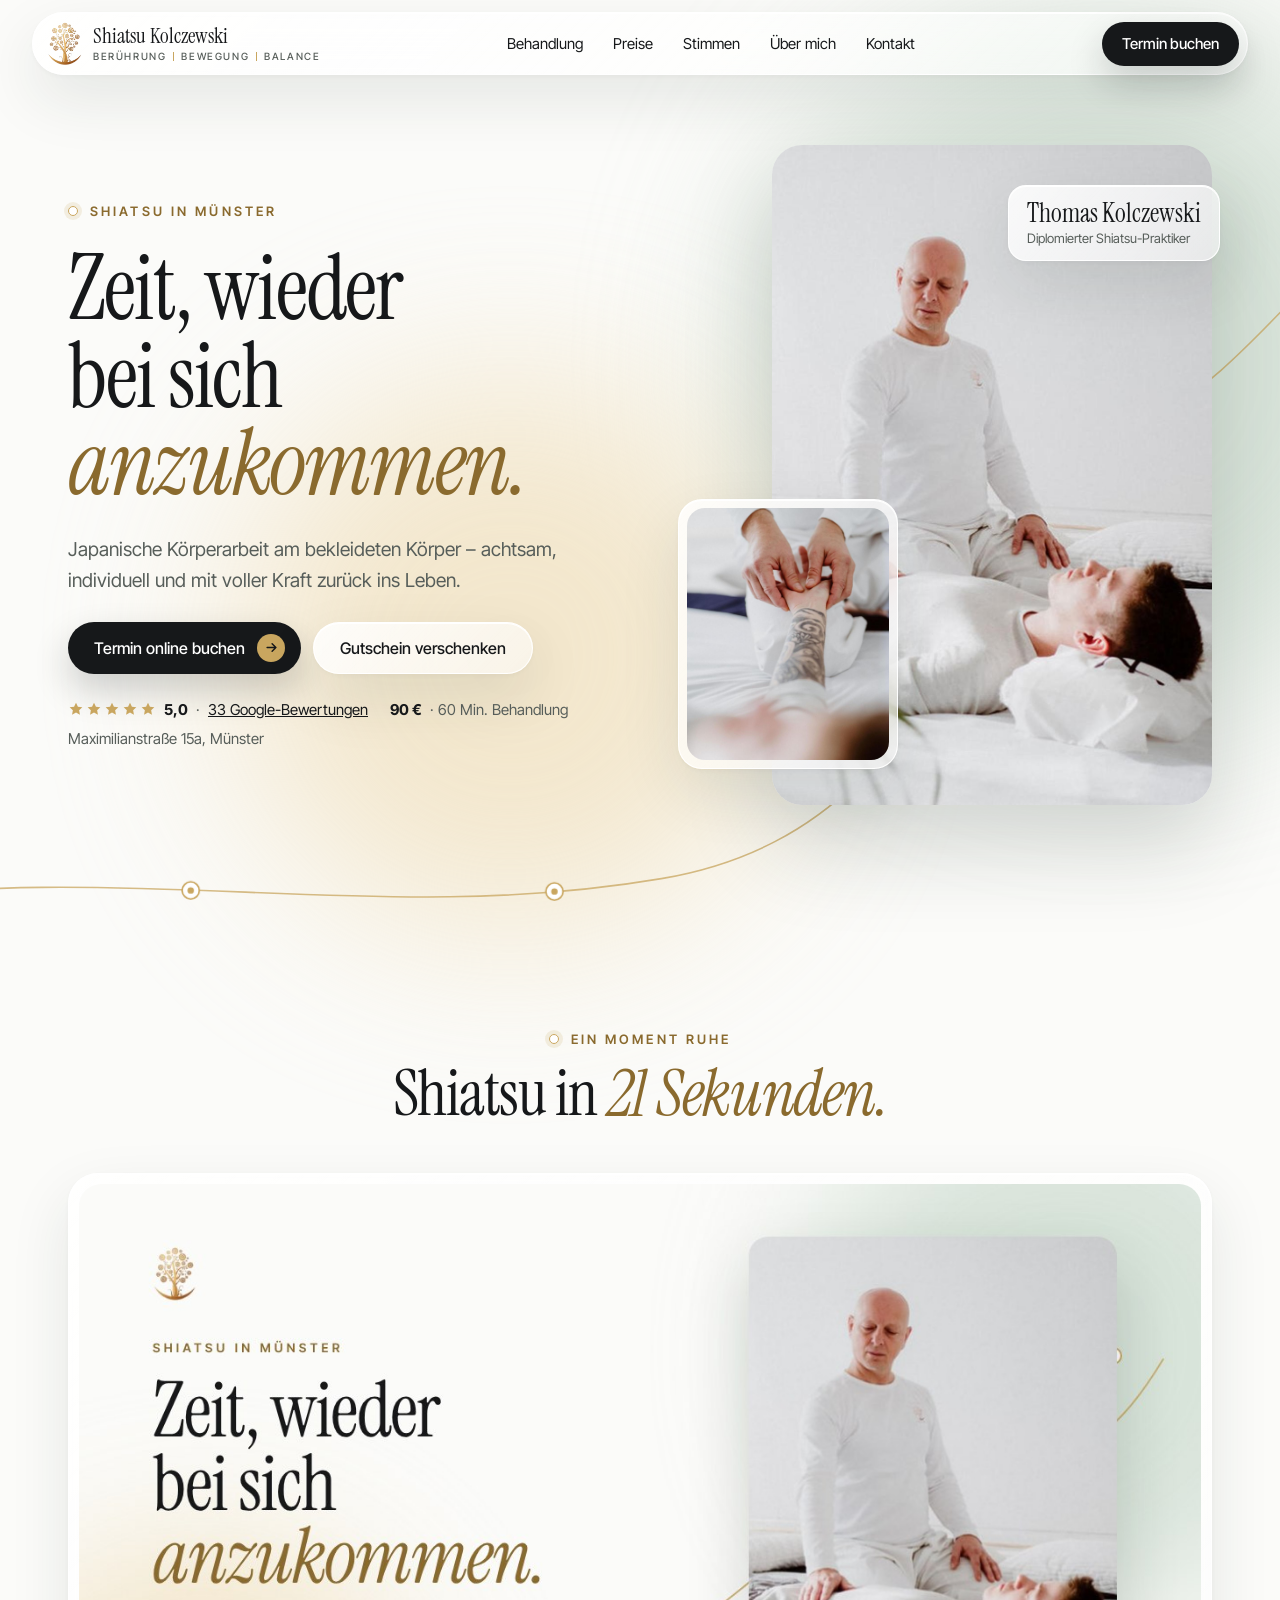
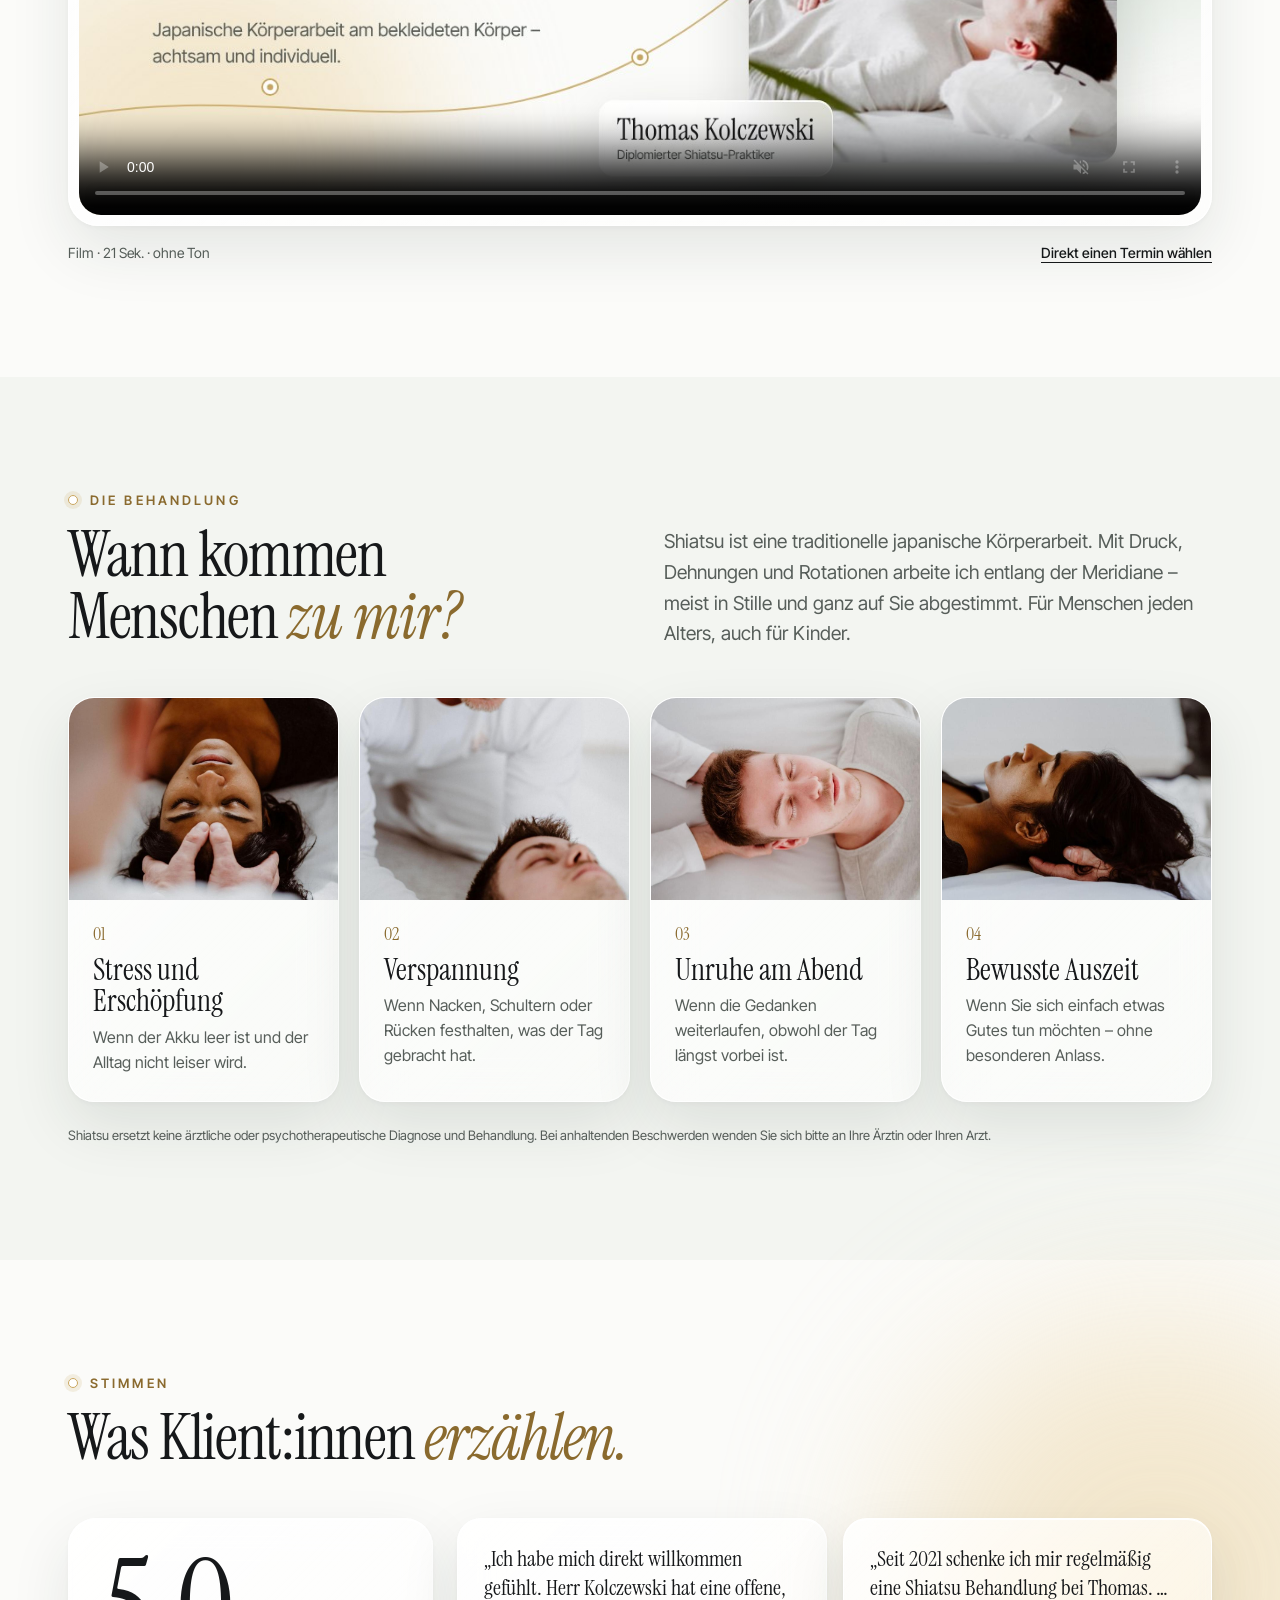
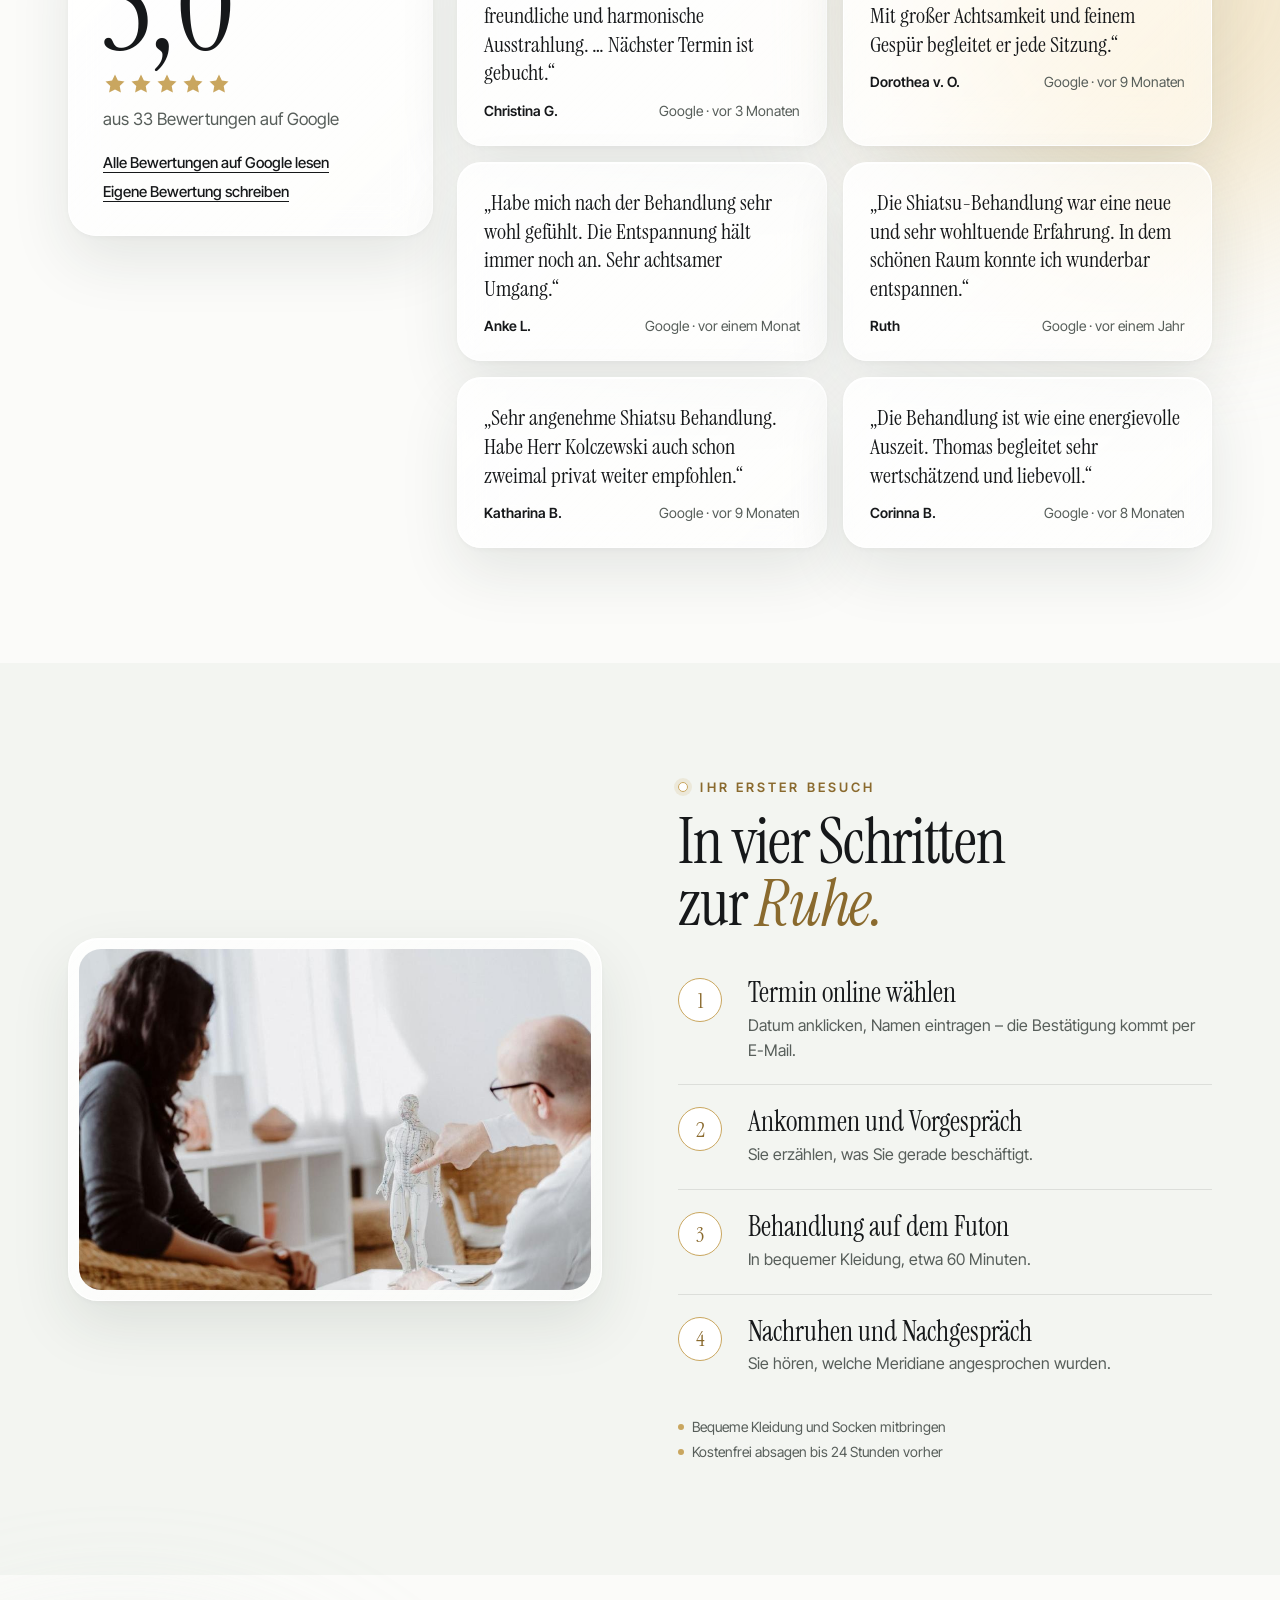
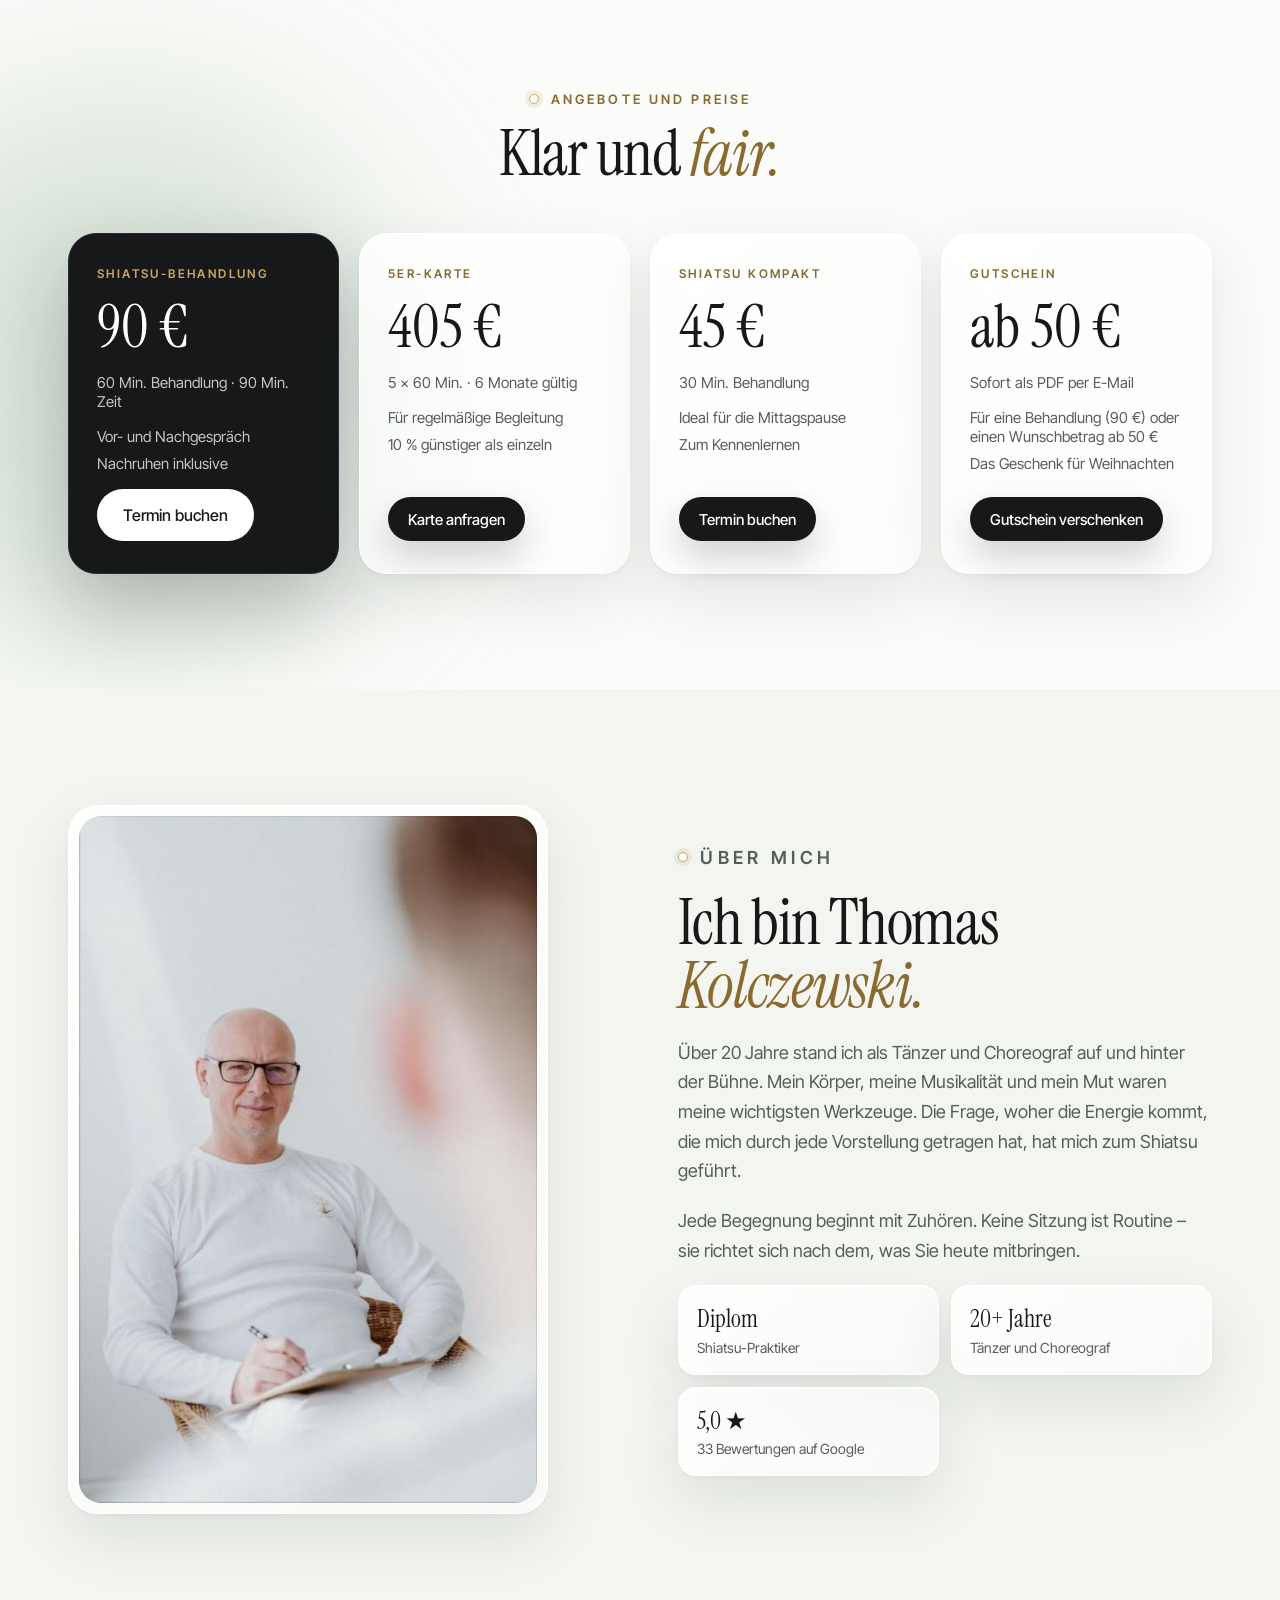
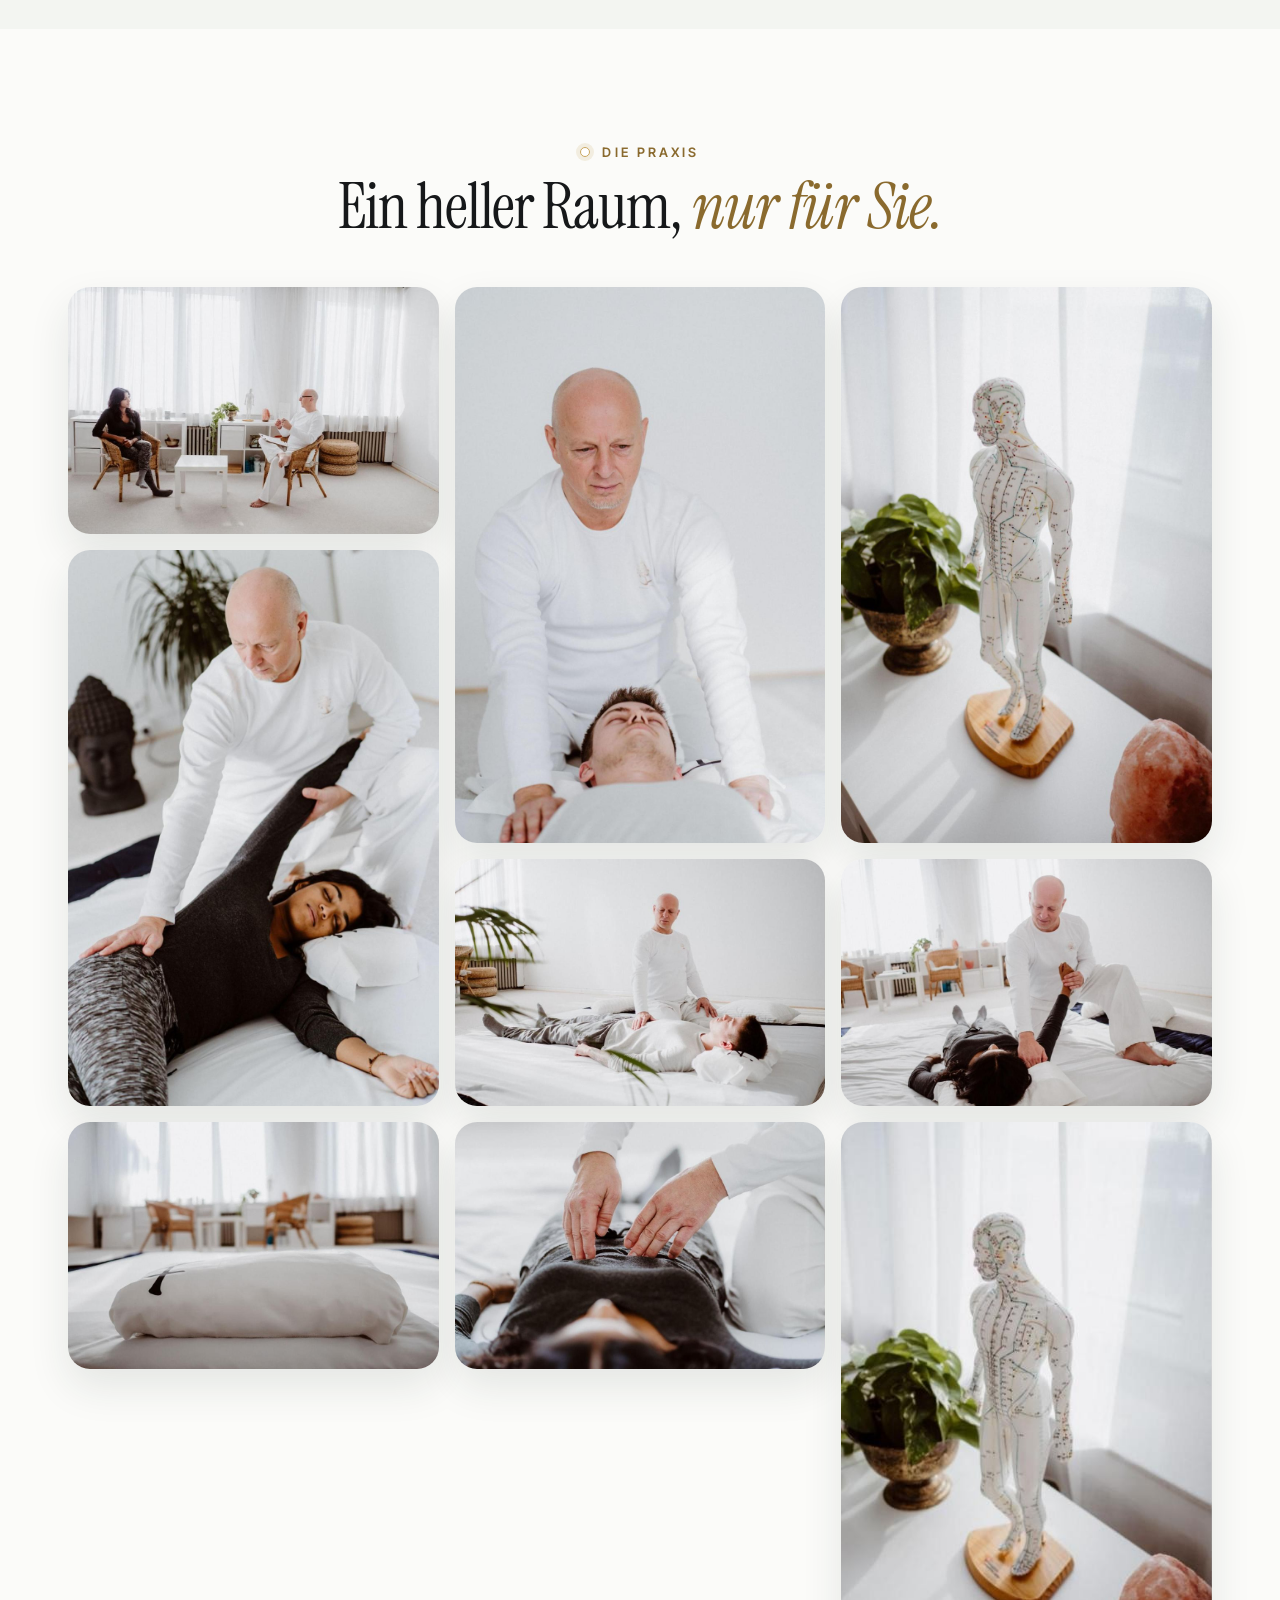
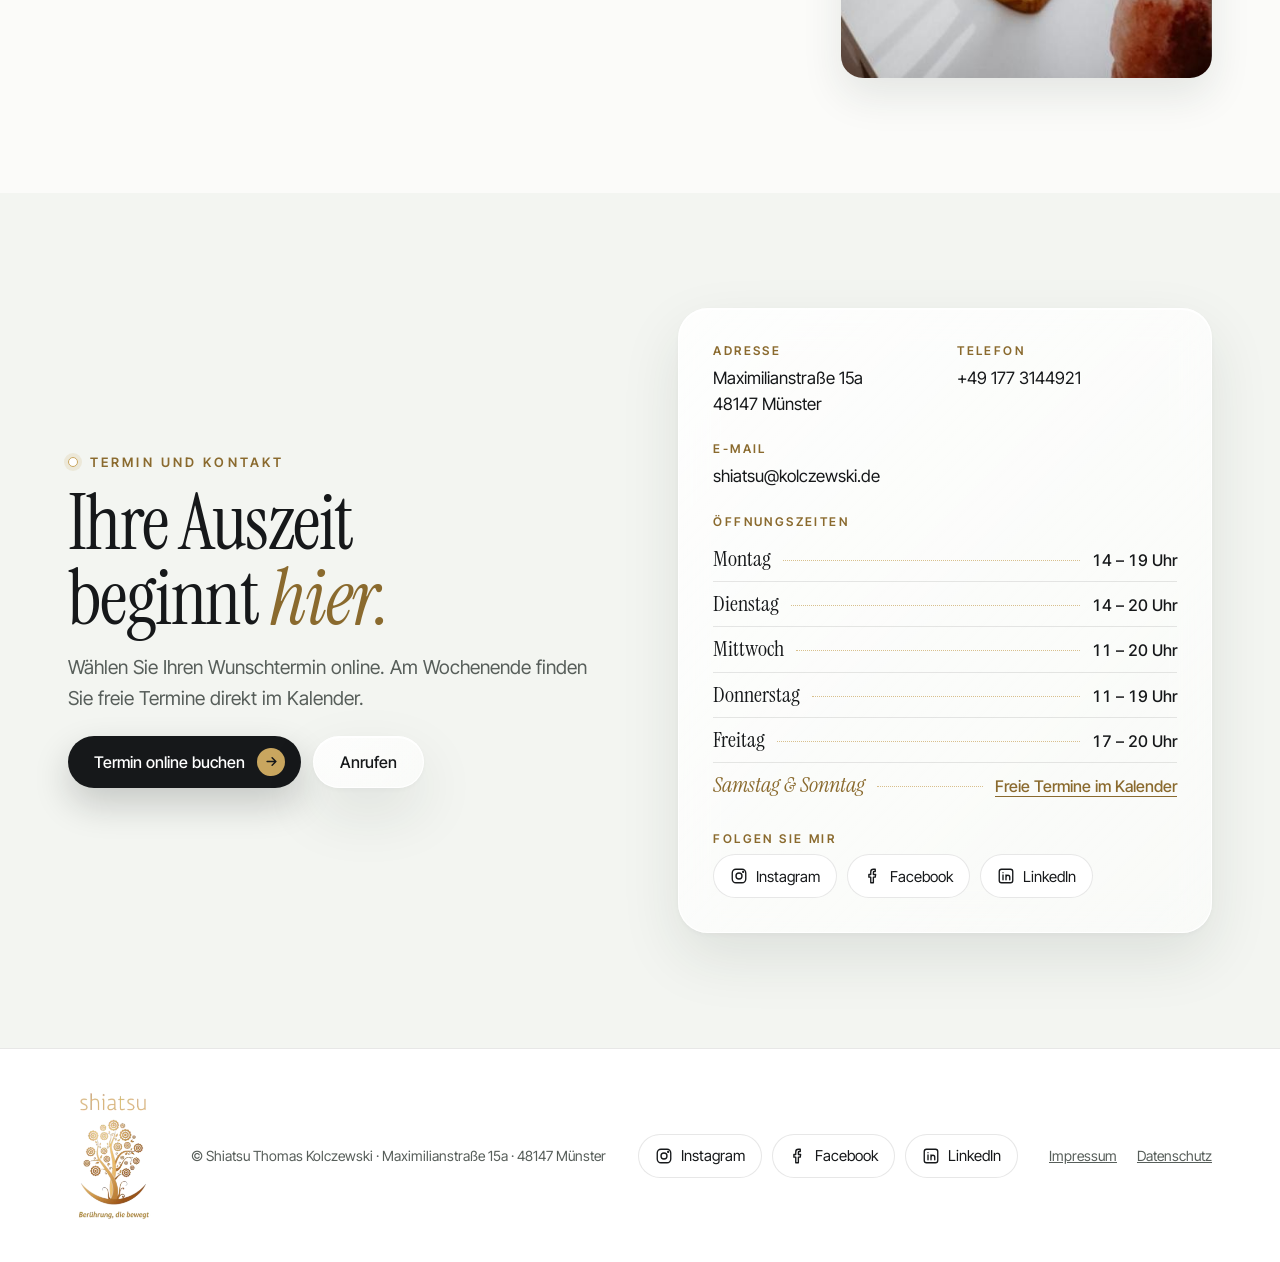
==== index.html @ 1fa74fdf "Add new Shiatsu Kolczewski website Static one-page site with the practice's own photos and logo, a 2" ====
<!DOCTYPE html>
<html lang="de">
<head>
<meta charset="utf-8">
<meta name="viewport" content="width=device-width, initial-scale=1">
<title>Shiatsu in Münster – Thomas Kolczewski</title>
<link rel="stylesheet" href="https://fonts.googleapis.com/css2?family=Instrument+Serif:ital@0;1&amp;family=Inter+Tight:wght@400;500;600&amp;display=swap">
<style>

body{margin:0;background:#FBFBF9}
a{color:#16181A}a:hover{color:#8A6A2E}
.site{--ink:#16181A;--muted:#575E5A;--line:rgba(22,24,26,.10);--bg:#FBFBF9;--tone:#F3F5F1;--gold-l:#C9A65F;
  font-family:'Inter Tight',system-ui,-apple-system,'Segoe UI',sans-serif;color:var(--ink);background:var(--bg);overflow-x:clip;position:relative;-webkit-font-smoothing:antialiased}
.site *{box-sizing:border-box}
.site img{display:block;max-width:100%}
.container{width:100%;max-width:1240px;margin:0 auto;padding-inline:clamp(20px,4vw,48px);position:relative;z-index:2}
.display{font-family:'Instrument Serif',Georgia,'Times New Roman',serif;font-weight:400;letter-spacing:-.02em;line-height:.98;margin:0;text-wrap:balance}
.display em{font-style:italic;color:var(--accent)}
.eyebrow{display:flex;align-items:center;gap:12px;font-size:13px;font-weight:600;letter-spacing:.24em;text-transform:uppercase;color:var(--accent);margin:0}
.eyebrow::before{content:'';flex:none;width:8px;height:8px;border-radius:50%;border:1.5px solid var(--gold-l);background:#fff;box-shadow:0 0 0 4px rgba(201,166,95,.16)}
.lead{font-size:clamp(18px,1.5vw,20px);line-height:1.6;color:var(--muted);margin:0;text-wrap:pretty}
.glass{background:linear-gradient(135deg,rgba(255,255,255,.86),rgba(255,255,255,.55));-webkit-backdrop-filter:blur(20px) saturate(150%);backdrop-filter:blur(20px) saturate(150%);
  border:1px solid rgba(255,255,255,.95);box-shadow:0 24px 60px rgba(30,45,35,.10),0 2px 6px rgba(30,45,35,.04),inset 0 1px 0 #fff}
.aura{position:absolute;border-radius:50%;filter:blur(90px);pointer-events:none;z-index:0}
.aura.sage{background:#C9D9CC;opacity:.7}
.aura.gold{background:#F1E2C2;opacity:.8}

.btn{display:inline-flex;align-items:center;gap:12px;min-height:52px;padding:0 26px;border-radius:999px;font-size:16px;font-weight:500;text-decoration:none;transition:transform .25s ease,box-shadow .25s ease}
.btn:hover{transform:translateY(-2px)}
.btn-dark{background:var(--ink);color:#fff;box-shadow:0 16px 36px rgba(22,24,26,.20)}
.btn-dark:hover{color:#fff}
.btn-glass{color:var(--ink)}
.btn-light{background:#fff;color:var(--ink)}
.btn-light:hover{color:var(--ink)}
.btn-sm{min-height:44px;padding:0 20px;font-size:15px}
.btn-dot{width:28px;height:28px;border-radius:50%;background:var(--gold-l);display:inline-flex;align-items:center;justify-content:center;margin-right:-10px}

/* nav */
.nav-wrap{position:sticky;top:12px;z-index:40;padding-inline:clamp(12px,3vw,32px)}
.nav{max-width:1240px;margin:12px auto 0;border-radius:999px;display:flex;align-items:center;justify-content:space-between;gap:20px;padding:8px 8px 8px 14px}
.brand{display:flex;align-items:center;gap:10px;text-decoration:none;color:var(--ink)}
.brand-logo{width:36px;height:auto}
.brand-name{display:flex;flex-direction:column;line-height:1.05;font-family:'Instrument Serif',serif;font-size:21px}
.tagline{display:flex;align-items:center;gap:7px;margin-top:4px;font-family:'Inter Tight',sans-serif;font-size:10px;font-weight:500;letter-spacing:.16em;text-transform:uppercase;color:var(--muted);white-space:nowrap}
.tagline i{display:block;width:1px;height:9px;background:var(--gold-l)}
.links{display:flex;gap:2px}
.links a{font-size:15px;text-decoration:none;padding:12px 14px;border-radius:999px;color:var(--ink)}
.links a:hover{background:#fff;color:var(--accent)}

/* hero */
.hero{position:relative;margin-top:-80px;padding:150px 0 110px}
.hero-grid{display:grid;grid-template-columns:repeat(auto-fit,minmax(min(440px,100%),1fr));gap:clamp(40px,6vw,80px);align-items:center}
.hero-copy{display:flex;flex-direction:column;gap:26px}
.hero-title{font-size:clamp(56px,7vw,112px)}
.w{display:inline-block;opacity:0;transform:translateY(40px);filter:blur(10px);animation:rise 1s cubic-bezier(.2,.7,.2,1) forwards}
.w1{animation-delay:.1s}.w2{animation-delay:.25s}.w3{animation-delay:.4s}.w4{animation-delay:.6s}
@keyframes rise{to{opacity:1;transform:none;filter:blur(0)}}
.fade{opacity:0;animation:fadeUp .9s .9s cubic-bezier(.2,.7,.2,1) forwards}
.fade.d2{animation-delay:1.1s}.fade.d3{animation-delay:1.3s}
@keyframes fadeUp{from{opacity:0;transform:translateY(20px)}to{opacity:1;transform:none}}
.cta-row{display:flex;flex-wrap:wrap;gap:12px}
.trust{list-style:none;margin:0;padding:0;display:flex;flex-wrap:wrap;gap:10px 22px;font-size:15px;color:var(--muted)}
.trust li{display:flex;align-items:center;gap:8px}
.trust b{color:var(--ink)}
.stars{display:inline-flex;gap:2px}
.stars svg{width:16px;height:16px}

.hero-media{position:relative;min-height:560px;perspective:1400px}
.hm-main{position:relative;margin:0 0 0 auto;width:min(440px,88%);aspect-ratio:2/3;border-radius:30px;overflow:hidden;box-shadow:0 40px 90px rgba(30,45,35,.18);opacity:0;animation:fadeUp 1.2s .2s cubic-bezier(.2,.7,.2,1) forwards}
.hm-main img{width:100%;height:100%;object-fit:cover;animation:breathe 18s ease-in-out infinite alternate}
@keyframes breathe{from{transform:scale(1)}to{transform:scale(1.06)}}
.hm-small{position:absolute;left:0;bottom:36px;width:min(220px,44%);padding:8px;border-radius:24px;transform:rotateY(12deg) rotateX(4deg);opacity:0;animation:fadeUp 1.1s 1s cubic-bezier(.2,.7,.2,1) forwards;margin:0}
.hm-small img{width:100%;aspect-ratio:4/5;object-fit:cover;object-position:50% 25%;border-radius:18px}
.hm-card{position:absolute;right:-8px;top:40px;padding:14px 18px;border-radius:18px;display:flex;flex-direction:column;gap:2px;opacity:0;animation:fadeUp 1s 1.3s cubic-bezier(.2,.7,.2,1) forwards}
.hm-card b{font-family:'Instrument Serif',serif;font-weight:400;font-size:26px;line-height:1.05}
.hm-card span{font-size:13px;color:var(--muted)}

/* meridian motif */
.meridian{position:absolute;inset:0;width:100%;height:100%;z-index:1;pointer-events:none}
.meridian .m-line{fill:none;stroke:#C9A65F;stroke-width:1.5;stroke-linecap:round;stroke-dasharray:2600;stroke-dashoffset:2600;opacity:.75;animation:draw 3.4s .4s cubic-bezier(.4,0,.2,1) forwards}
@keyframes draw{to{stroke-dashoffset:0}}
.meridian .tp{opacity:0;animation:fadeIn .6s forwards}
.meridian .tp1{animation-delay:1s}.meridian .tp2{animation-delay:1.6s}.meridian .tp3{animation-delay:2.2s}.meridian .tp4{animation-delay:2.8s}
@keyframes fadeIn{to{opacity:1}}

/* sections */
.section{position:relative;padding:clamp(80px,9vw,128px) 0}
.section.toned{background:var(--tone)}
.head{display:flex;flex-direction:column;gap:16px;max-width:720px;margin-bottom:48px}
.head.center{margin-inline:auto;text-align:center;align-items:center}
.h2{font-size:clamp(42px,5vw,76px)}

.film-frame{border-radius:30px;padding:10px;margin:0}
.film-frame video{display:block;width:100%;aspect-ratio:16/9;border-radius:22px;background:#F3F5F1;object-fit:cover}
.film-caption{display:flex;flex-wrap:wrap;justify-content:space-between;gap:12px;margin-top:18px;font-size:14px;color:var(--muted)}
.textlink{font-weight:500;text-decoration:underline;text-underline-offset:4px}

.intro-row{display:grid;grid-template-columns:repeat(auto-fit,minmax(min(420px,100%),1fr));gap:32px 48px;align-items:end;margin-bottom:48px}
.tiles{display:grid;grid-template-columns:repeat(auto-fit,minmax(min(250px,100%),1fr));gap:20px}
.tile{border-radius:26px;overflow:hidden;display:flex;flex-direction:column;transition:transform .4s cubic-bezier(.2,.7,.2,1),box-shadow .4s}
.tile:hover{transform:translateY(-6px);box-shadow:0 34px 70px rgba(30,45,35,.14)}
.tile img{width:100%;aspect-ratio:4/3;object-fit:cover}
.tile-body{padding:22px 24px 26px;display:flex;flex-direction:column;gap:8px}
.tile-no{font-family:'Instrument Serif',serif;font-size:18px;color:var(--accent)}
.tile h3{font-family:'Instrument Serif',serif;font-weight:400;font-size:30px;line-height:1.05;margin:0}
.tile p{margin:0;font-size:16px;line-height:1.55;color:var(--muted)}
.note{font-size:13px;line-height:1.5;color:var(--muted);margin:24px 0 0}

.split{display:grid;grid-template-columns:repeat(auto-fit,minmax(min(440px,100%),1fr));gap:clamp(40px,6vw,88px);align-items:center}
.photo-frame{border-radius:30px;padding:10px;margin:0}
.photo-frame img{width:100%;border-radius:22px;object-fit:cover}
.steps{list-style:none;margin:0;padding:0;display:flex;flex-direction:column}
.step{display:grid;grid-template-columns:52px minmax(0,1fr);gap:18px;padding:22px 0;border-bottom:1px solid var(--line)}
.step:last-child{border-bottom:none}
.step-num{width:44px;height:44px;border-radius:50%;display:flex;align-items:center;justify-content:center;font-family:'Instrument Serif',serif;font-size:22px;background:#fff;border:1.5px solid var(--gold-l);color:var(--accent)}
.step h3{font-family:'Instrument Serif',serif;font-weight:400;font-size:28px;line-height:1.1;margin:0 0 4px}
.step p{margin:0;font-size:16px;line-height:1.55;color:var(--muted)}
.facts{display:flex;flex-wrap:wrap;gap:8px 22px;margin-top:20px;font-size:14px;color:var(--muted)}
.facts span{display:flex;align-items:center;gap:8px}
.facts span::before{content:'';width:6px;height:6px;border-radius:50%;background:var(--gold-l)}

.prices{display:grid;grid-template-columns:repeat(auto-fit,minmax(min(260px,100%),1fr));gap:20px;align-items:stretch}
.price{border-radius:28px;padding:32px 28px;display:flex;flex-direction:column;gap:16px;transition:transform .4s cubic-bezier(.2,.7,.2,1)}
.price:hover{transform:translateY(-6px)}
.price.feature{background:#16181A;color:#fff;border:1px solid #2A2E31;box-shadow:0 34px 80px rgba(22,24,26,.25)}
.price.feature .p-meta,.price.feature .p-list{color:rgba(255,255,255,.75)}
.price.feature .p-name{color:var(--gold-l)}
.p-name{font-size:12px;font-weight:600;letter-spacing:.2em;text-transform:uppercase;color:var(--accent)}
.p-amount{font-family:'Instrument Serif',serif;font-size:60px;line-height:1}
.p-meta{font-size:15px;color:var(--muted)}
.p-list{list-style:none;margin:0;padding:0;display:flex;flex-direction:column;gap:8px;font-size:15px;color:var(--muted);flex-grow:1}
.ph{background:rgba(201,166,95,.2);border-radius:6px;padding:0 6px}
.price .btn{align-self:flex-start}

.about-copy{display:flex;flex-direction:column;gap:20px}
.about-copy p{margin:0;font-size:18px;line-height:1.65;color:var(--muted)}
.about-facts{display:grid;grid-template-columns:repeat(auto-fit,minmax(min(180px,100%),1fr));gap:12px}
.about-facts div{border-radius:18px;padding:16px 18px;font-size:14px;line-height:1.4;color:var(--muted)}
.about-facts b{display:block;font-family:'Instrument Serif',serif;font-weight:400;font-size:24px;color:var(--ink);margin-bottom:2px}

.gallery{columns:3 260px;column-gap:16px}
.gallery figure{margin:0 0 16px;break-inside:avoid;border-radius:22px;overflow:hidden;box-shadow:0 18px 40px rgba(30,45,35,.10)}
.gallery img{width:100%;transition:transform .8s cubic-bezier(.2,.7,.2,1)}
.gallery figure:hover img{transform:scale(1.04)}

.contact-card{border-radius:30px;padding:34px;display:grid;grid-template-columns:repeat(auto-fit,minmax(min(200px,100%),1fr));gap:24px}
.c-label{font-size:12px;font-weight:600;letter-spacing:.2em;text-transform:uppercase;color:var(--accent);margin-bottom:8px}
.c-value{font-size:17px;line-height:1.5}
.c-value a{text-decoration:none}
.footer{border-top:1px solid var(--line);padding:40px 0;font-size:14px;color:var(--muted);position:relative;z-index:2;background:#fff}
.footer .container{display:flex;flex-wrap:wrap;align-items:center;justify-content:space-between;gap:20px}
.footer-logo{width:92px;height:auto}
.footer nav{display:flex;gap:20px}
.footer a{color:var(--muted)}

@supports (animation-timeline: view()){
  .reveal{animation:reveal linear both;animation-timeline:view();animation-range:entry 0% cover 25%}
  @keyframes reveal{from{opacity:0;transform:translateY(36px)}to{opacity:1;transform:none}}
}
.still *,.still *::before,.still *::after{animation:none !important;transition:none !important}
.still .w,.still .fade,.still .hm-main,.still .hm-small,.still .hm-card,.still .meridian .tp{opacity:1;transform:none;filter:none}
.still .meridian .m-line{stroke-dashoffset:0}
@media (prefers-reduced-motion: reduce){
  .site *,.site *::before,.site *::after{animation:none !important;transition:none !important}
  .site .w,.site .fade,.site .hm-main,.site .hm-small,.site .hm-card,.site .meridian .tp{opacity:1;filter:none}
  .site .meridian .m-line{stroke-dashoffset:0}
}
@media (max-width: 960px){
  .links{display:none}
  .m-menu{display:block}
  .hero{padding-top:130px}
  .hero-media{min-height:0}
  .hm-main{margin:0 auto}
  .hm-small{display:none}
  .hm-card{right:12px;top:16px}
}
@media (max-width: 520px){
  .nav-cta{display:none}
  .brand-name{font-size:19px}
  .tagline{font-size:8.5px;letter-spacing:.1em;gap:5px}
  .brand-logo{width:30px}
}

/* phone menu */
.nav-right{display:flex;align-items:center;gap:8px}
.m-menu{display:none;position:relative}
.m-menu summary{list-style:none;width:44px;height:44px;border-radius:50%;display:flex;align-items:center;justify-content:center;cursor:pointer;background:#fff;border:1px solid var(--line)}
.m-menu summary::-webkit-details-marker{display:none}
.m-menu .ic-close{display:none}
.m-menu[open] .ic-open{display:none}
.m-menu[open] .ic-close{display:block}
.m-panel{position:absolute;right:0;top:56px;width:min(300px,86vw);border-radius:24px;padding:12px;display:flex;flex-direction:column;gap:2px;z-index:60}
.m-panel a{font-size:17px;text-decoration:none;padding:13px 16px;border-radius:14px;color:var(--ink)}
.m-panel a:hover{background:#fff}
.m-panel .btn{justify-content:center;margin-top:8px;color:#fff}

/* social */
.social{display:flex;flex-wrap:wrap;gap:10px}
.social a{display:inline-flex;align-items:center;gap:8px;min-height:44px;padding:0 16px;border-radius:999px;border:1px solid var(--line);background:#fff;font-size:15px;text-decoration:none;color:var(--ink)}
.social a:hover{border-color:var(--gold-l);color:var(--accent)}
.social svg{width:18px;height:18px}

/* reviews */
.reviews-wrap{display:grid;grid-template-columns:repeat(auto-fit,minmax(min(300px,100%),1fr));gap:24px;align-items:start}
.score{border-radius:28px;padding:34px;display:flex;flex-direction:column;gap:10px}
.score-num{font-family:'Instrument Serif',serif;font-size:clamp(96px,10vw,140px);line-height:.85}
.score .stars svg{width:24px;height:24px}
.score-links{display:flex;flex-direction:column;gap:10px;margin-top:10px;font-size:15px}
.reviews{display:grid;grid-template-columns:repeat(auto-fit,minmax(min(280px,100%),1fr));gap:16px;grid-column:span 2}
.review{border-radius:24px;padding:26px;display:flex;flex-direction:column;gap:14px;margin:0}
.review blockquote{margin:0;font-family:'Instrument Serif',serif;font-size:22px;line-height:1.3;color:var(--ink)}
.review figcaption{display:flex;justify-content:space-between;gap:10px;font-size:14px;color:var(--muted)}
.review figcaption b{color:var(--ink);font-weight:600}
@media (max-width: 960px){
  .reviews{grid-column:auto;grid-auto-flow:column;grid-template-columns:none;grid-auto-columns:minmax(270px,82%);overflow-x:auto;scroll-snap-type:x mandatory;padding-bottom:8px}
  .review{scroll-snap-align:start}
}

@media (max-width: 960px){ .m-menu{display:block} }

/* opening hours */
.hours{margin:4px 0 0;display:flex;flex-direction:column}
.hours div{display:flex;align-items:baseline;gap:12px;padding:10px 0;border-bottom:1px solid var(--line)}
.hours div:last-child{border-bottom:none}
.hours dt{font-family:'Instrument Serif',Georgia,serif;font-size:22px;line-height:1.1;flex:none}
.hours .leader{flex:1;min-width:16px;border-bottom:1.5px dotted rgba(201,166,95,.7);transform:translateY(-5px)}
.hours dd{margin:0;font-size:16px;font-weight:500;font-variant-numeric:tabular-nums;white-space:nowrap}
.hours .weekend dt{font-style:italic;color:var(--accent)}
.hours .weekend dd a{color:var(--accent);text-decoration:underline;text-underline-offset:4px}

@media (max-width: 520px){ .hours .weekend{flex-wrap:wrap} .hours .weekend .leader{display:none} .hours .weekend dd{white-space:normal;width:100%} .hours dt{font-size:20px} }

html{scroll-behavior:smooth;scroll-padding-top:96px}

</style>
</head>
<body>
<div class="site " style="--accent: #8A6A2E">

  <header class="nav-wrap">
    <nav class="nav glass" aria-label="Hauptnavigation">
      <a class="brand" href="#top">
        <img class="brand-logo" src="img/logo-tree.png" alt="Logo Shiatsu Kolczewski">
        <span class="brand-name">Shiatsu Kolczewski<span class="tagline"><span>Berührung</span><i></i><span>Bewegung</span><i></i><span>Balance</span></span></span>
      </a>
      <div class="links">
        <a href="#behandlung">Behandlung</a>
        <a href="#preise">Preise</a>
        <a href="#stimmen">Stimmen</a>
        <a href="#ueber">Über mich</a>
        <a href="#kontakt">Kontakt</a>
      </div>
      <div class="nav-right">
        <a class="btn btn-dark btn-sm nav-cta" href="https://www.shiatsu-kolczewski.de/termin/">Termin buchen</a>
        <details class="m-menu">
          <summary aria-label="Menü öffnen">
            <svg class="ic-open" width="20" height="20" viewBox="0 0 24 24" fill="none" stroke="#16181A" stroke-width="2" stroke-linecap="round" aria-hidden="true"><path d="M4 7h16M4 12h16M4 17h16"></path></svg>
            <svg class="ic-close" width="20" height="20" viewBox="0 0 24 24" fill="none" stroke="#16181A" stroke-width="2" stroke-linecap="round" aria-hidden="true"><path d="M6 6l12 12M18 6L6 18"></path></svg>
          </summary>
          <div class="m-panel glass">
            <a href="#behandlung">Behandlung</a>
            <a href="#preise">Preise</a>
            <a href="#ablauf">Ablauf</a>
            <a href="#stimmen">Stimmen</a>
            <a href="#ueber">Über mich</a>
            <a href="#praxis">Die Praxis</a>
            <a href="#kontakt">Kontakt</a>
            <a class="btn btn-dark" href="https://www.shiatsu-kolczewski.de/termin/">Termin online buchen</a>
          </div>
        </details>
      </div>
    </nav>
  </header>

  <section class="hero" id="top">
    <div class="aura sage" style="width: 700px; height: 700px; right: -180px; top: 20px"></div>
    <div class="aura gold" style="width: 560px; height: 560px; left: 18%; top: 380px"></div>
    <svg class="meridian" viewBox="0 0 1440 860" preserveAspectRatio="xMidYMid slice" aria-hidden="true">
      <path class="m-line" d="M-40 850 C 240 806, 470 872, 740 826 S 1010 520, 1170 420 S 1340 236, 1480 168"></path>
      <g class="tp tp1"><circle cx="300" cy="837" r="8" fill="#FFFFFF" stroke="#C9A65F" stroke-width="1.5"></circle><circle cx="300" cy="837" r="3" fill="#C9A65F"></circle></g>
      <g class="tp tp2"><circle cx="640" cy="838" r="8" fill="#FFFFFF" stroke="#C9A65F" stroke-width="1.5"></circle><circle cx="640" cy="838" r="3" fill="#C9A65F"></circle></g>
      <g class="tp tp4"><circle cx="1350" cy="264" r="8" fill="#FFFFFF" stroke="#C9A65F" stroke-width="1.5"></circle><circle cx="1350" cy="264" r="3" fill="#C9A65F"></circle></g>
    </svg>
    <div class="container hero-grid">
      <div class="hero-copy">
        <p class="eyebrow fade" style="animation-delay: 0s">Shiatsu in Münster</p>
        <h1 class="display hero-title"><span class="w w1">Zeit,</span> <span class="w w2">wieder</span> <span class="w w3">bei sich</span> <span class="w w4"><em>anzukommen.</em></span></h1>
        <p class="lead fade" style="max-width: 520px">Japanische Körperarbeit am bekleideten Körper – achtsam, individuell und mit voller Kraft zurück ins Leben.</p>
        <div class="cta-row fade d2">
          <a class="btn btn-dark" href="https://www.shiatsu-kolczewski.de/termin/">Termin online buchen <span class="btn-dot"><svg width="15" height="15" viewBox="0 0 24 24" fill="none" stroke="#16181A" stroke-width="2.4" stroke-linecap="round" stroke-linejoin="round" aria-hidden="true"><path d="M5 12h14M13 6l6 6-6 6"></path></svg></span></a>
          <a class="btn btn-glass glass" href="#gutschein">Gutschein verschenken</a>
        </div>
        <ul class="trust fade d3">
          <li><span class="stars" role="img" aria-label="5 von 5 Sternen"><svg viewBox="0 0 24 24" aria-hidden="true"><path d="M12 2.5l2.9 6 6.6.9-4.8 4.6 1.2 6.5L12 17.4l-5.9 3.1 1.2-6.5L2.5 9.4l6.6-.9z" fill="#C9A65F"></path></svg><svg viewBox="0 0 24 24" aria-hidden="true"><path d="M12 2.5l2.9 6 6.6.9-4.8 4.6 1.2 6.5L12 17.4l-5.9 3.1 1.2-6.5L2.5 9.4l6.6-.9z" fill="#C9A65F"></path></svg><svg viewBox="0 0 24 24" aria-hidden="true"><path d="M12 2.5l2.9 6 6.6.9-4.8 4.6 1.2 6.5L12 17.4l-5.9 3.1 1.2-6.5L2.5 9.4l6.6-.9z" fill="#C9A65F"></path></svg><svg viewBox="0 0 24 24" aria-hidden="true"><path d="M12 2.5l2.9 6 6.6.9-4.8 4.6 1.2 6.5L12 17.4l-5.9 3.1 1.2-6.5L2.5 9.4l6.6-.9z" fill="#C9A65F"></path></svg><svg viewBox="0 0 24 24" aria-hidden="true"><path d="M12 2.5l2.9 6 6.6.9-4.8 4.6 1.2 6.5L12 17.4l-5.9 3.1 1.2-6.5L2.5 9.4l6.6-.9z" fill="#C9A65F"></path></svg></span><b>5,0</b> · <a href="#stimmen">33 Google-Bewertungen</a></li>
          <li><b>90 €</b> · 60 Min. Behandlung</li>
          <li>Maximilianstraße 15a, Münster</li>
        </ul>
      </div>
      <div class="hero-media">
        <figure class="hm-main" style="margin-top: 0; margin-bottom: 0"><img src="img/foto-thomas-futon-hoch.jpg" alt="Thomas Kolczewski bei einer Shiatsu-Behandlung auf dem Futon"></figure>
        <figure class="hm-small glass"><img src="img/foto-hand-druckpunkt.jpg" alt="Achtsamer Druck auf einen Punkt an der Hand"></figure>
        <div class="hm-card glass"><b>Thomas Kolczewski</b><span>Diplomierter Shiatsu-Praktiker</span></div>
      </div>
    </div>
  </section>

  <section class="section" id="film">
    <div class="container">
      <div class="head center reveal">
        <p class="eyebrow">Ein Moment Ruhe</p>
        <h2 class="display h2">Shiatsu in <em>21 Sekunden.</em></h2>
      </div>
      <figure class="film-frame glass reveal">
        <video data-film="1" src="media/shiatsu-film.mp4" poster="img/film-poster.jpg" autoplay="autoplay" muted="muted" loop="loop" playsinline="playsinline" controls="controls" preload="auto" aria-label="Kurzfilm: Shiatsu in Münster mit Thomas Kolczewski"></video>
      </figure>
      <div class="film-caption"><span>Film · 21 Sek. · ohne Ton</span><a class="textlink" href="https://www.shiatsu-kolczewski.de/termin/">Direkt einen Termin wählen</a></div>
    </div>
  </section>

  <section class="section toned" id="behandlung">
    <div class="container">
      <div class="intro-row reveal">
        <div class="head" style="margin-bottom: 0">
          <p class="eyebrow">Die Behandlung</p>
          <h2 class="display h2">Wann kommen Menschen <em>zu mir?</em></h2>
        </div>
        <p class="lead">Shiatsu ist eine traditionelle japanische Körperarbeit. Mit Druck, Dehnungen und Rotationen arbeite ich entlang der Meridiane – meist in Stille und ganz auf Sie abgestimmt. Für Menschen jeden Alters, auch für Kinder.</p>
      </div>
      <div class="tiles">
        <article class="tile glass reveal"><img src="img/foto-kopf-behandlung.jpg" alt="Ruhige Behandlung am Kopf einer Klientin" style="object-position: 50% 82%"><div class="tile-body"><span class="tile-no">01</span><h3>Stress und Erschöpfung</h3><p>Wenn der Akku leer ist und der Alltag nicht leiser wird.</p></div></article>
        <article class="tile glass reveal"><img src="img/foto-thomas-nacken.jpg" alt="Behandlung im Nackenbereich" style="object-position: 50% 70%"><div class="tile-body"><span class="tile-no">02</span><h3>Verspannung</h3><p>Wenn Nacken, Schultern oder Rücken festhalten, was der Tag gebracht hat.</p></div></article>
        <article class="tile glass reveal"><img src="img/foto-nacken-entspannt.jpg" alt="Entspannter Klient mit geschlossenen Augen"><div class="tile-body"><span class="tile-no">03</span><h3>Unruhe am Abend</h3><p>Wenn die Gedanken weiterlaufen, obwohl der Tag längst vorbei ist.</p></div></article>
        <article class="tile glass reveal"><img src="img/foto-kopf-seite.jpg" alt="Ruhende Klientin während der Behandlung"><div class="tile-body"><span class="tile-no">04</span><h3>Bewusste Auszeit</h3><p>Wenn Sie sich einfach etwas Gutes tun möchten – ohne besonderen Anlass.</p></div></article>
      </div>
      <p class="note">Shiatsu ersetzt keine ärztliche oder psychotherapeutische Diagnose und Behandlung. Bei anhaltenden Beschwerden wenden Sie sich bitte an Ihre Ärztin oder Ihren Arzt.</p>
    </div>
  </section>

  <section class="section" id="stimmen">
    <div class="aura gold" style="width: 520px; height: 520px; right: -140px; top: 60px"></div>
    <div class="container">
      <div class="head reveal">
        <p class="eyebrow">Stimmen</p>
        <h2 class="display h2">Was Klient:innen <em>erzählen.</em></h2>
      </div>
      <div class="reviews-wrap">
        <div class="score glass reveal">
          <span class="score-num">5,0</span>
          <span class="stars" role="img" aria-label="5 von 5 Sternen"><svg viewBox="0 0 24 24" aria-hidden="true"><path d="M12 2.5l2.9 6 6.6.9-4.8 4.6 1.2 6.5L12 17.4l-5.9 3.1 1.2-6.5L2.5 9.4l6.6-.9z" fill="#C9A65F"></path></svg><svg viewBox="0 0 24 24" aria-hidden="true"><path d="M12 2.5l2.9 6 6.6.9-4.8 4.6 1.2 6.5L12 17.4l-5.9 3.1 1.2-6.5L2.5 9.4l6.6-.9z" fill="#C9A65F"></path></svg><svg viewBox="0 0 24 24" aria-hidden="true"><path d="M12 2.5l2.9 6 6.6.9-4.8 4.6 1.2 6.5L12 17.4l-5.9 3.1 1.2-6.5L2.5 9.4l6.6-.9z" fill="#C9A65F"></path></svg><svg viewBox="0 0 24 24" aria-hidden="true"><path d="M12 2.5l2.9 6 6.6.9-4.8 4.6 1.2 6.5L12 17.4l-5.9 3.1 1.2-6.5L2.5 9.4l6.6-.9z" fill="#C9A65F"></path></svg><svg viewBox="0 0 24 24" aria-hidden="true"><path d="M12 2.5l2.9 6 6.6.9-4.8 4.6 1.2 6.5L12 17.4l-5.9 3.1 1.2-6.5L2.5 9.4l6.6-.9z" fill="#C9A65F"></path></svg></span>
          <span class="lead" style="font-size: 17px">aus 33 Bewertungen auf Google</span>
          <div class="score-links">
            <a class="textlink" href="https://www.google.com/maps?cid=7622813538017436469">Alle Bewertungen auf Google lesen</a>
            <a class="textlink" href="https://search.google.com/local/writereview?placeid=ChIJU11YTmm7uUcRNWORgoasyWk">Eigene Bewertung schreiben</a>
          </div>
        </div>
        <div class="reviews">
          <figure class="review glass reveal"><blockquote>„Ich habe mich direkt willkommen gefühlt. Herr Kolczewski hat eine offene, freundliche und harmonische Ausstrahlung. … Nächster Termin ist gebucht.“</blockquote><figcaption><b>Christina G.</b><span>Google · vor 3 Monaten</span></figcaption></figure>
          <figure class="review glass reveal"><blockquote>„Seit 2021 schenke ich mir regelmäßig eine Shiatsu Behandlung bei Thomas. … Mit großer Achtsamkeit und feinem Gespür begleitet er jede Sitzung.“</blockquote><figcaption><b>Dorothea v. O.</b><span>Google · vor 9 Monaten</span></figcaption></figure>
          <figure class="review glass reveal"><blockquote>„Habe mich nach der Behandlung sehr wohl gefühlt. Die Entspannung hält immer noch an. Sehr achtsamer Umgang.“</blockquote><figcaption><b>Anke L.</b><span>Google · vor einem Monat</span></figcaption></figure>
          <figure class="review glass reveal"><blockquote>„Die Shiatsu-Behandlung war eine neue und sehr wohltuende Erfahrung. In dem schönen Raum konnte ich wunderbar entspannen.“</blockquote><figcaption><b>Ruth</b><span>Google · vor einem Jahr</span></figcaption></figure>
          <figure class="review glass reveal"><blockquote>„Sehr angenehme Shiatsu Behandlung. Habe Herr Kolczewski auch schon zweimal privat weiter empfohlen.“</blockquote><figcaption><b>Katharina B.</b><span>Google · vor 9 Monaten</span></figcaption></figure>
          <figure class="review glass reveal"><blockquote>„Die Behandlung ist wie eine energievolle Auszeit. Thomas begleitet sehr wertschätzend und liebevoll.“</blockquote><figcaption><b>Corinna B.</b><span>Google · vor 8 Monaten</span></figcaption></figure>
        </div>
      </div>
    </div>
  </section>

  <section class="section toned" id="ablauf">
    <div class="container split">
      <figure class="photo-frame glass reveal"><img src="img/foto-beratung-modell.jpg" alt="Vorgespräch mit dem Meridian-Modell" style="aspect-ratio: 3/2"></figure>
      <div class="reveal">
        <div class="head" style="margin-bottom: 20px">
          <p class="eyebrow">Ihr erster Besuch</p>
          <h2 class="display h2">In vier Schritten zur <em>Ruhe.</em></h2>
        </div>
        <ol class="steps">
          <li class="step"><span class="step-num">1</span><div><h3>Termin online wählen</h3><p>Datum anklicken, Namen eintragen – die Bestätigung kommt per E-Mail.</p></div></li>
          <li class="step"><span class="step-num">2</span><div><h3>Ankommen und Vorgespräch</h3><p>Sie erzählen, was Sie gerade beschäftigt.</p></div></li>
          <li class="step"><span class="step-num">3</span><div><h3>Behandlung auf dem Futon</h3><p>In bequemer Kleidung, etwa 60 Minuten.</p></div></li>
          <li class="step"><span class="step-num">4</span><div><h3>Nachruhen und Nachgespräch</h3><p>Sie hören, welche Meridiane angesprochen wurden.</p></div></li>
        </ol>
        <div class="facts">
          <span>Bequeme Kleidung und Socken mitbringen</span>
          <span>Kostenfrei absagen bis 24 Stunden vorher</span>
        </div>
      </div>
    </div>
  </section>

  <section class="section" id="preise">
    <div class="aura sage" style="width: 560px; height: 560px; left: -160px; top: 120px"></div>
    <div class="container">
      <div class="head center reveal">
        <p class="eyebrow">Angebote und Preise</p>
        <h2 class="display h2">Klar und <em>fair.</em></h2>
      </div>
      <div class="prices">
        <article class="price feature reveal">
          <span class="p-name">Shiatsu-Behandlung</span>
          <span class="p-amount">90 €</span>
          <span class="p-meta">60 Min. Behandlung · 90 Min. Zeit</span>
          <ul class="p-list"><li>Vor- und Nachgespräch</li><li>Nachruhen inklusive</li></ul>
          <a class="btn btn-light" href="https://www.shiatsu-kolczewski.de/termin/">Termin buchen</a>
        </article>
        <article class="price glass reveal">
          <span class="p-name">5er-Karte</span>
          <span class="p-amount">405 €</span>
          <span class="p-meta">5 × 60 Min. · 6 Monate gültig</span>
          <ul class="p-list"><li>Für regelmäßige Begleitung</li><li>10 % günstiger als einzeln</li></ul>
          <a class="btn btn-dark btn-sm" href="#kontakt">Karte anfragen</a>
        </article>
        <article class="price glass reveal">
          <span class="p-name">Shiatsu kompakt</span>
          <span class="p-amount">45 €</span>
          <span class="p-meta">30 Min. Behandlung</span>
          <ul class="p-list"><li>Ideal für die Mittagspause</li><li>Zum Kennenlernen</li></ul>
          <a class="btn btn-dark btn-sm" href="https://www.shiatsu-kolczewski.de/termin/">Termin buchen</a>
        </article>
        <article class="price glass reveal" id="gutschein">
          <span class="p-name">Gutschein</span>
          <span class="p-amount">ab 50 €</span>
          <span class="p-meta">Sofort als PDF per E-Mail</span>
          <ul class="p-list"><li>Für eine Behandlung (90 €) oder einen Wunschbetrag ab 50 €</li><li>Das Geschenk für Weihnachten</li></ul>
          <a class="btn btn-dark btn-sm" href="#kontakt">Gutschein verschenken</a>
        </article>
      </div>
    </div>
  </section>

  <section class="section toned" id="ueber">
    <div class="container split">
      <figure class="photo-frame glass reveal" style="max-width: 480px"><img src="img/portrait-thomas.jpg" alt="Porträt von Thomas Kolczewski" style="aspect-ratio: 2/3"></figure>
      <div class="about-copy reveal">
        <p class="eyebrow">Über mich</p>
        <h2 class="display h2">Ich bin Thomas <em>Kolczewski.</em></h2>
        <p>Über 20 Jahre stand ich als Tänzer und Choreograf auf und hinter der Bühne. Mein Körper, meine Musikalität und mein Mut waren meine wichtigsten Werkzeuge. Die Frage, woher die Energie kommt, die mich durch jede Vorstellung getragen hat, hat mich zum Shiatsu geführt.</p>
        <p>Jede Begegnung beginnt mit Zuhören. Keine Sitzung ist Routine – sie richtet sich nach dem, was Sie heute mitbringen.</p>
        <div class="about-facts">
          <div class="glass"><b>Diplom</b>Shiatsu-Praktiker</div>
          <div class="glass"><b>20+ Jahre</b>Tänzer und Choreograf</div>
          <div class="glass"><b>5,0 ★</b>33 Bewertungen auf Google</div>
        </div>
      </div>
    </div>
  </section>

  <section class="section" id="praxis">
    <div class="container">
      <div class="head center reveal">
        <p class="eyebrow">Die Praxis</p>
        <h2 class="display h2">Ein heller Raum, <em>nur für Sie.</em></h2>
      </div>
      <div class="gallery">
        <figure><img src="img/foto-praxis-gespraech.jpg" alt="Vorgespräch im hellen Praxisraum"></figure>
        <figure><img src="img/foto-thomas-dehnung.jpg" alt="Dehnung des Beins während der Behandlung"></figure>
        <figure><img src="img/foto-kissen-raum.jpg" alt="Futon und Kissen im Behandlungsraum"></figure>
        <figure><img src="img/foto-thomas-schultern.jpg" alt="Behandlung an den Schultern"></figure>
        <figure><img src="img/foto-behandlung-raum.jpg" alt="Shiatsu-Behandlung auf dem Futon"></figure>
        <figure><img src="img/foto-hara.jpg" alt="Behandlung am Bauch"></figure>
        <figure><img src="img/foto-anatomie-pflanze.jpg" alt="Meridian-Modell neben einer Pflanze"></figure>
        <figure><img src="img/foto-dehnung-arm.jpg" alt="Dehnung des Arms"></figure>
        <figure><img src="img/foto-anatomie-modell.jpg" alt="Meridian-Modell auf dem Regal"></figure>
      </div>
    </div>
  </section>

  <section class="section toned" id="kontakt">
    <div class="container split">
      <div class="head reveal" style="margin-bottom: 0">
        <p class="eyebrow">Termin und Kontakt</p>
        <h2 class="display h2" style="font-size: clamp(50px, 6vw, 96px)">Ihre Auszeit beginnt <em>hier.</em></h2>
        <p class="lead">Wählen Sie Ihren Wunschtermin online. Am Wochenende finden Sie freie Termine direkt im Kalender.</p>
        <div class="cta-row" style="margin-top: 6px">
          <a class="btn btn-dark" href="https://www.shiatsu-kolczewski.de/termin/">Termin online buchen <span class="btn-dot"><svg width="15" height="15" viewBox="0 0 24 24" fill="none" stroke="#16181A" stroke-width="2.4" stroke-linecap="round" stroke-linejoin="round" aria-hidden="true"><path d="M5 12h14M13 6l6 6-6 6"></path></svg></span></a>
          <a class="btn btn-glass glass" href="tel:+491773144921">Anrufen</a>
        </div>
      </div>
      <div class="contact-card glass reveal">
        <div><div class="c-label">Adresse</div><div class="c-value">Maximilianstraße 15a<br>48147 Münster</div></div>
        <div><div class="c-label">Telefon</div><div class="c-value"><a href="tel:+491773144921">+49 177 3144921</a></div></div>
        <div><div class="c-label">E-Mail</div><div class="c-value"><a href="mailto:shiatsu@kolczewski.de">shiatsu@kolczewski.de</a></div></div>
        <div style="grid-column: 1 / -1"><div class="c-label">Öffnungszeiten</div>
          <dl class="hours">
            <div><dt>Montag</dt><span class="leader"></span><dd>14 – 19 Uhr</dd></div>
            <div><dt>Dienstag</dt><span class="leader"></span><dd>14 – 20 Uhr</dd></div>
            <div><dt>Mittwoch</dt><span class="leader"></span><dd>11 – 20 Uhr</dd></div>
            <div><dt>Donnerstag</dt><span class="leader"></span><dd>11 – 19 Uhr</dd></div>
            <div><dt>Freitag</dt><span class="leader"></span><dd>17 – 20 Uhr</dd></div>
            <div class="weekend"><dt>Samstag &amp; Sonntag</dt><span class="leader"></span><dd><a href="https://www.shiatsu-kolczewski.de/termin/">Freie Termine im Kalender</a></dd></div>
          </dl>
        </div>
        <div style="grid-column: 1 / -1"><div class="c-label">Folgen Sie mir</div><div class="social"><a href="https://www.instagram.com/shiatsu_thomas/"><svg viewBox="0 0 24 24" fill="none" stroke="currentColor" stroke-width="1.8" stroke-linecap="round" stroke-linejoin="round" aria-hidden="true"><rect x="3" y="3" width="18" height="18" rx="5"></rect><circle cx="12" cy="12" r="4"></circle><circle cx="17.5" cy="6.5" r="0.6" fill="currentColor"></circle></svg>Instagram</a><a href="https://www.facebook.com/p/Shiatsu-Ber%C3%BChrung-die-bewegt-Thomas-Kolczewski-100063616897824/"><svg viewBox="0 0 24 24" fill="none" stroke="currentColor" stroke-width="1.8" stroke-linecap="round" stroke-linejoin="round" aria-hidden="true"><path d="M15 3h-2.5A3.5 3.5 0 0 0 9 6.5V10H6.5v3.5H9V21h3.5v-7.5H15l.5-3.5h-3V7a1 1 0 0 1 1-1H15z"></path></svg>Facebook</a><a href="https://www.linkedin.com/in/thomas-kolczewski-434545422/"><svg viewBox="0 0 24 24" fill="none" stroke="currentColor" stroke-width="1.8" stroke-linecap="round" stroke-linejoin="round" aria-hidden="true"><rect x="3" y="3" width="18" height="18" rx="3"></rect><path d="M8 10.5V17M8 7.5v.01M12 17v-6.5M12 13.5a2.5 2.5 0 0 1 5 0V17"></path></svg>LinkedIn</a></div></div>
      </div>
    </div>
  </section>

  <footer class="footer">
    <div class="container">
      <img class="footer-logo" src="img/logo-full.png" alt="Shiatsu – Berührung, die bewegt">
      <span>© Shiatsu Thomas Kolczewski · Maximilianstraße 15a · 48147 Münster</span>
      <div class="social"><a href="https://www.instagram.com/shiatsu_thomas/"><svg viewBox="0 0 24 24" fill="none" stroke="currentColor" stroke-width="1.8" stroke-linecap="round" stroke-linejoin="round" aria-hidden="true"><rect x="3" y="3" width="18" height="18" rx="5"></rect><circle cx="12" cy="12" r="4"></circle><circle cx="17.5" cy="6.5" r="0.6" fill="currentColor"></circle></svg>Instagram</a><a href="https://www.facebook.com/p/Shiatsu-Ber%C3%BChrung-die-bewegt-Thomas-Kolczewski-100063616897824/"><svg viewBox="0 0 24 24" fill="none" stroke="currentColor" stroke-width="1.8" stroke-linecap="round" stroke-linejoin="round" aria-hidden="true"><path d="M15 3h-2.5A3.5 3.5 0 0 0 9 6.5V10H6.5v3.5H9V21h3.5v-7.5H15l.5-3.5h-3V7a1 1 0 0 1 1-1H15z"></path></svg>Facebook</a><a href="https://www.linkedin.com/in/thomas-kolczewski-434545422/"><svg viewBox="0 0 24 24" fill="none" stroke="currentColor" stroke-width="1.8" stroke-linecap="round" stroke-linejoin="round" aria-hidden="true"><rect x="3" y="3" width="18" height="18" rx="3"></rect><path d="M8 10.5V17M8 7.5v.01M12 17v-6.5M12 13.5a2.5 2.5 0 0 1 5 0V17"></path></svg>LinkedIn</a></div>
      <nav aria-label="Rechtliches">
        <a href="https://www.shiatsu-kolczewski.de/impressum/">Impressum</a>
        <a href="https://www.shiatsu-kolczewski.de/datenschutzerklaerung/">Datenschutz</a>
      </nav>
    </div>
  </footer>
</div>

<script>
(function(){
  var menu = document.querySelector('.m-menu');
  if (menu) {
    menu.querySelectorAll('a').forEach(function(a){ a.addEventListener('click', function(){ menu.removeAttribute('open'); }); });
    document.addEventListener('click', function(e){ if (menu.hasAttribute('open') && !menu.contains(e.target)) menu.removeAttribute('open'); });
  }
  var v = document.querySelector('video[data-film]');
  if (v) { v.muted = true; var p = v.play(); if (p && p.catch) p.catch(function(){}); }
})();
</script>
</body>
</html>
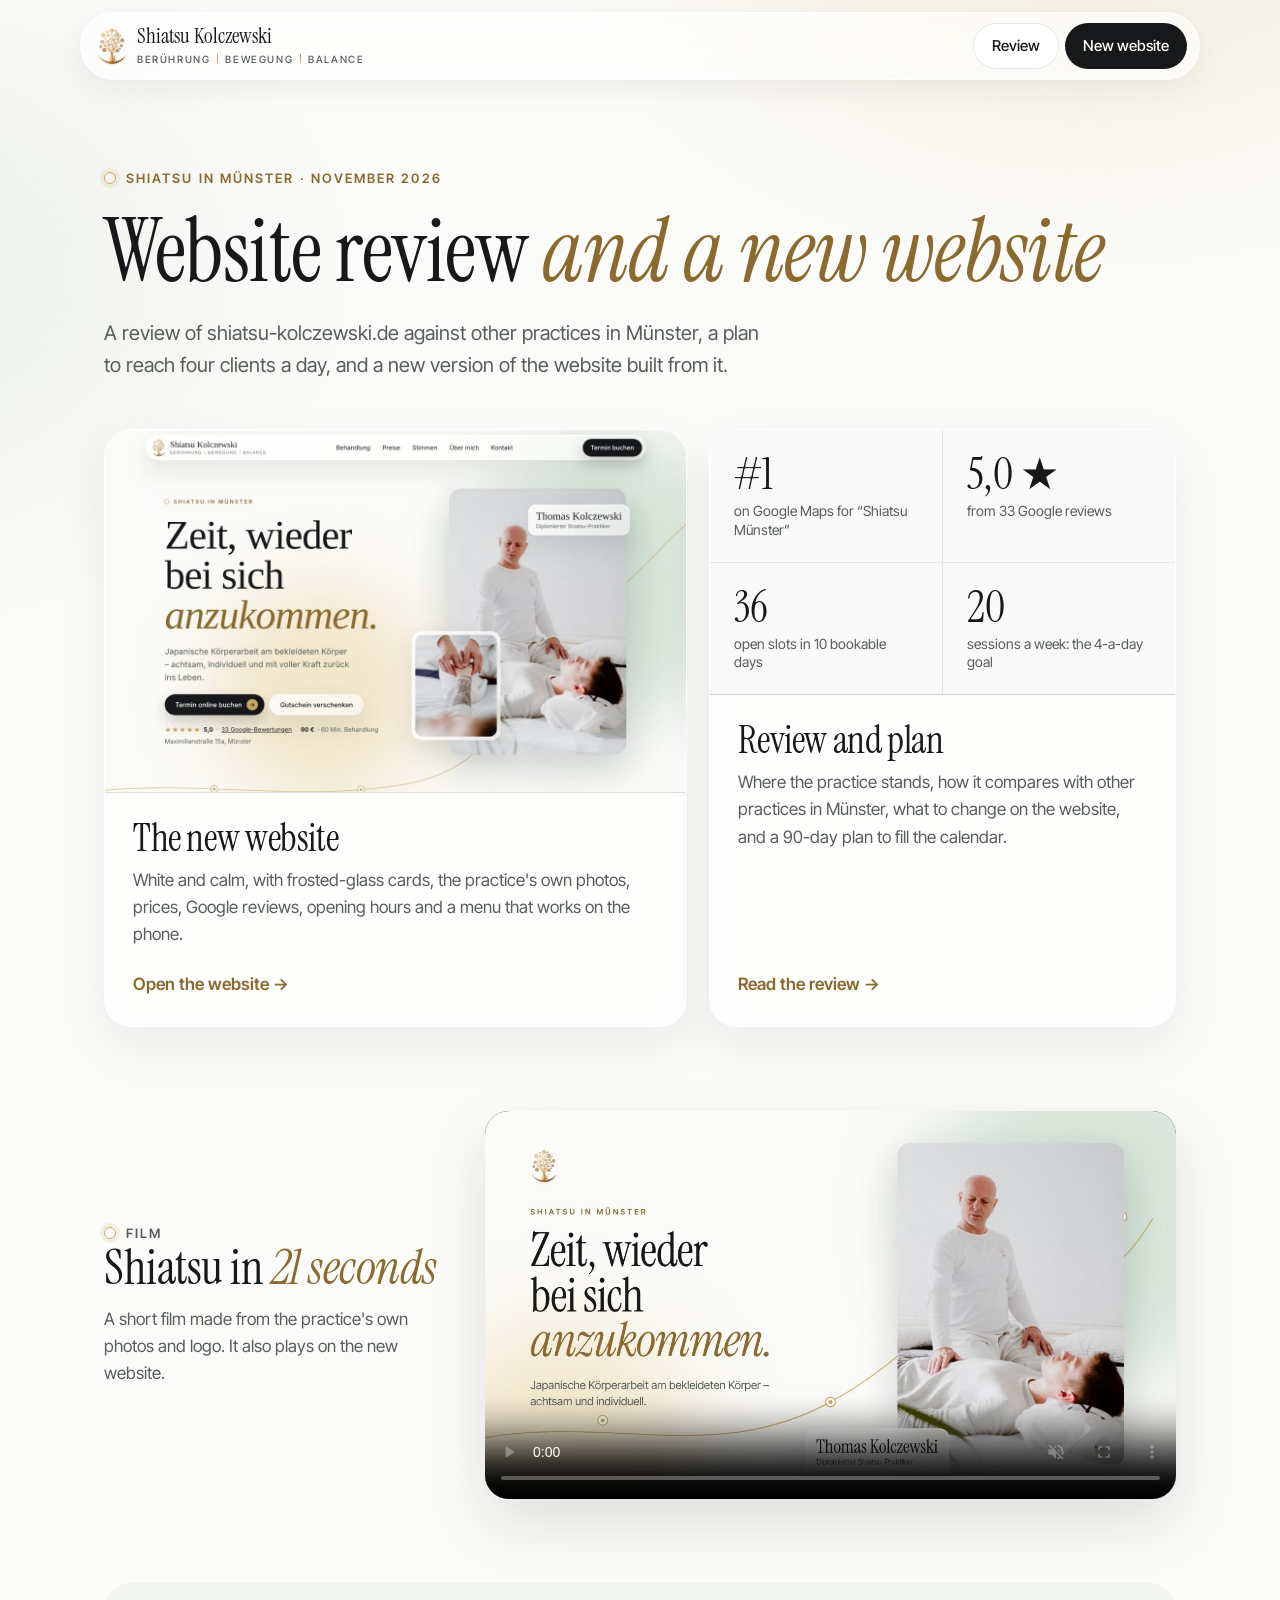
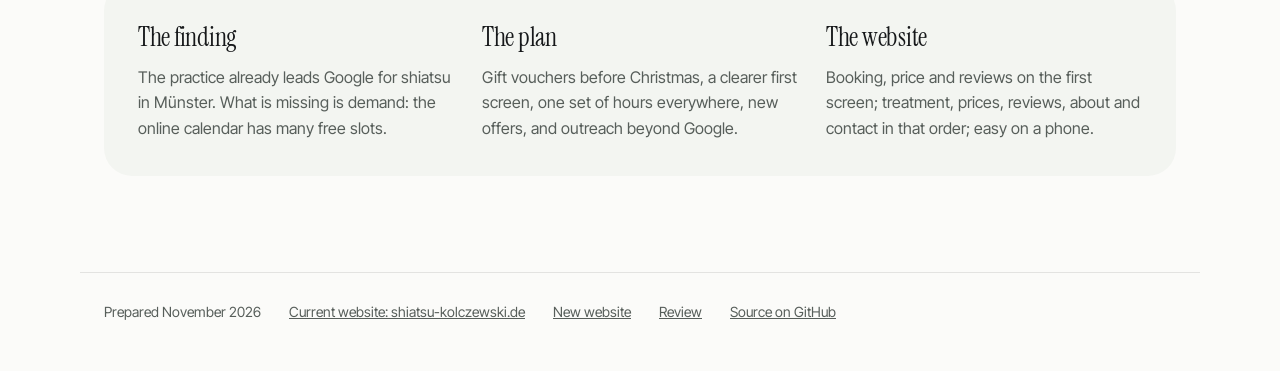
==== commit ec6e06d2: "Add review, overview page and move website into its own folder - index.html: shareable overview link" ====
--- a/index.html
+++ b/index.html
@@ -1,522 +1,67 @@
 <!DOCTYPE html>
-<html lang="de">
+<html lang="en">
 <head>
 <meta charset="utf-8">
 <meta name="viewport" content="width=device-width, initial-scale=1">
-<title>Shiatsu in Münster – Thomas Kolczewski</title>
-<link rel="stylesheet" href="https://fonts.googleapis.com/css2?family=Instrument+Serif:ital@0;1&amp;family=Inter+Tight:wght@400;500;600&amp;display=swap">
-<style>
-
-body{margin:0;background:#FBFBF9}
-a{color:#16181A}a:hover{color:#8A6A2E}
-.site{--ink:#16181A;--muted:#575E5A;--line:rgba(22,24,26,.10);--bg:#FBFBF9;--tone:#F3F5F1;--gold-l:#C9A65F;
-  font-family:'Inter Tight',system-ui,-apple-system,'Segoe UI',sans-serif;color:var(--ink);background:var(--bg);overflow-x:clip;position:relative;-webkit-font-smoothing:antialiased}
-.site *{box-sizing:border-box}
-.site img{display:block;max-width:100%}
-.container{width:100%;max-width:1240px;margin:0 auto;padding-inline:clamp(20px,4vw,48px);position:relative;z-index:2}
-.display{font-family:'Instrument Serif',Georgia,'Times New Roman',serif;font-weight:400;letter-spacing:-.02em;line-height:.98;margin:0;text-wrap:balance}
-.display em{font-style:italic;color:var(--accent)}
-.eyebrow{display:flex;align-items:center;gap:12px;font-size:13px;font-weight:600;letter-spacing:.24em;text-transform:uppercase;color:var(--accent);margin:0}
-.eyebrow::before{content:'';flex:none;width:8px;height:8px;border-radius:50%;border:1.5px solid var(--gold-l);background:#fff;box-shadow:0 0 0 4px rgba(201,166,95,.16)}
-.lead{font-size:clamp(18px,1.5vw,20px);line-height:1.6;color:var(--muted);margin:0;text-wrap:pretty}
-.glass{background:linear-gradient(135deg,rgba(255,255,255,.86),rgba(255,255,255,.55));-webkit-backdrop-filter:blur(20px) saturate(150%);backdrop-filter:blur(20px) saturate(150%);
-  border:1px solid rgba(255,255,255,.95);box-shadow:0 24px 60px rgba(30,45,35,.10),0 2px 6px rgba(30,45,35,.04),inset 0 1px 0 #fff}
-.aura{position:absolute;border-radius:50%;filter:blur(90px);pointer-events:none;z-index:0}
-.aura.sage{background:#C9D9CC;opacity:.7}
-.aura.gold{background:#F1E2C2;opacity:.8}
-
-.btn{display:inline-flex;align-items:center;gap:12px;min-height:52px;padding:0 26px;border-radius:999px;font-size:16px;font-weight:500;text-decoration:none;transition:transform .25s ease,box-shadow .25s ease}
-.btn:hover{transform:translateY(-2px)}
-.btn-dark{background:var(--ink);color:#fff;box-shadow:0 16px 36px rgba(22,24,26,.20)}
-.btn-dark:hover{color:#fff}
-.btn-glass{color:var(--ink)}
-.btn-light{background:#fff;color:var(--ink)}
-.btn-light:hover{color:var(--ink)}
-.btn-sm{min-height:44px;padding:0 20px;font-size:15px}
-.btn-dot{width:28px;height:28px;border-radius:50%;background:var(--gold-l);display:inline-flex;align-items:center;justify-content:center;margin-right:-10px}
-
-/* nav */
-.nav-wrap{position:sticky;top:12px;z-index:40;padding-inline:clamp(12px,3vw,32px)}
-.nav{max-width:1240px;margin:12px auto 0;border-radius:999px;display:flex;align-items:center;justify-content:space-between;gap:20px;padding:8px 8px 8px 14px}
-.brand{display:flex;align-items:center;gap:10px;text-decoration:none;color:var(--ink)}
-.brand-logo{width:36px;height:auto}
-.brand-name{display:flex;flex-direction:column;line-height:1.05;font-family:'Instrument Serif',serif;font-size:21px}
-.tagline{display:flex;align-items:center;gap:7px;margin-top:4px;font-family:'Inter Tight',sans-serif;font-size:10px;font-weight:500;letter-spacing:.16em;text-transform:uppercase;color:var(--muted);white-space:nowrap}
-.tagline i{display:block;width:1px;height:9px;background:var(--gold-l)}
-.links{display:flex;gap:2px}
-.links a{font-size:15px;text-decoration:none;padding:12px 14px;border-radius:999px;color:var(--ink)}
-.links a:hover{background:#fff;color:var(--accent)}
-
-/* hero */
-.hero{position:relative;margin-top:-80px;padding:150px 0 110px}
-.hero-grid{display:grid;grid-template-columns:repeat(auto-fit,minmax(min(440px,100%),1fr));gap:clamp(40px,6vw,80px);align-items:center}
-.hero-copy{display:flex;flex-direction:column;gap:26px}
-.hero-title{font-size:clamp(56px,7vw,112px)}
-.w{display:inline-block;opacity:0;transform:translateY(40px);filter:blur(10px);animation:rise 1s cubic-bezier(.2,.7,.2,1) forwards}
-.w1{animation-delay:.1s}.w2{animation-delay:.25s}.w3{animation-delay:.4s}.w4{animation-delay:.6s}
-@keyframes rise{to{opacity:1;transform:none;filter:blur(0)}}
-.fade{opacity:0;animation:fadeUp .9s .9s cubic-bezier(.2,.7,.2,1) forwards}
-.fade.d2{animation-delay:1.1s}.fade.d3{animation-delay:1.3s}
-@keyframes fadeUp{from{opacity:0;transform:translateY(20px)}to{opacity:1;transform:none}}
-.cta-row{display:flex;flex-wrap:wrap;gap:12px}
-.trust{list-style:none;margin:0;padding:0;display:flex;flex-wrap:wrap;gap:10px 22px;font-size:15px;color:var(--muted)}
-.trust li{display:flex;align-items:center;gap:8px}
-.trust b{color:var(--ink)}
-.stars{display:inline-flex;gap:2px}
-.stars svg{width:16px;height:16px}
-
-.hero-media{position:relative;min-height:560px;perspective:1400px}
-.hm-main{position:relative;margin:0 0 0 auto;width:min(440px,88%);aspect-ratio:2/3;border-radius:30px;overflow:hidden;box-shadow:0 40px 90px rgba(30,45,35,.18);opacity:0;animation:fadeUp 1.2s .2s cubic-bezier(.2,.7,.2,1) forwards}
-.hm-main img{width:100%;height:100%;object-fit:cover;animation:breathe 18s ease-in-out infinite alternate}
-@keyframes breathe{from{transform:scale(1)}to{transform:scale(1.06)}}
-.hm-small{position:absolute;left:0;bottom:36px;width:min(220px,44%);padding:8px;border-radius:24px;transform:rotateY(12deg) rotateX(4deg);opacity:0;animation:fadeUp 1.1s 1s cubic-bezier(.2,.7,.2,1) forwards;margin:0}
-.hm-small img{width:100%;aspect-ratio:4/5;object-fit:cover;object-position:50% 25%;border-radius:18px}
-.hm-card{position:absolute;right:-8px;top:40px;padding:14px 18px;border-radius:18px;display:flex;flex-direction:column;gap:2px;opacity:0;animation:fadeUp 1s 1.3s cubic-bezier(.2,.7,.2,1) forwards}
-.hm-card b{font-family:'Instrument Serif',serif;font-weight:400;font-size:26px;line-height:1.05}
-.hm-card span{font-size:13px;color:var(--muted)}
-
-/* meridian motif */
-.meridian{position:absolute;inset:0;width:100%;height:100%;z-index:1;pointer-events:none}
-.meridian .m-line{fill:none;stroke:#C9A65F;stroke-width:1.5;stroke-linecap:round;stroke-dasharray:2600;stroke-dashoffset:2600;opacity:.75;animation:draw 3.4s .4s cubic-bezier(.4,0,.2,1) forwards}
-@keyframes draw{to{stroke-dashoffset:0}}
-.meridian .tp{opacity:0;animation:fadeIn .6s forwards}
-.meridian .tp1{animation-delay:1s}.meridian .tp2{animation-delay:1.6s}.meridian .tp3{animation-delay:2.2s}.meridian .tp4{animation-delay:2.8s}
-@keyframes fadeIn{to{opacity:1}}
-
-/* sections */
-.section{position:relative;padding:clamp(80px,9vw,128px) 0}
-.section.toned{background:var(--tone)}
-.head{display:flex;flex-direction:column;gap:16px;max-width:720px;margin-bottom:48px}
-.head.center{margin-inline:auto;text-align:center;align-items:center}
-.h2{font-size:clamp(42px,5vw,76px)}
-
-.film-frame{border-radius:30px;padding:10px;margin:0}
-.film-frame video{display:block;width:100%;aspect-ratio:16/9;border-radius:22px;background:#F3F5F1;object-fit:cover}
-.film-caption{display:flex;flex-wrap:wrap;justify-content:space-between;gap:12px;margin-top:18px;font-size:14px;color:var(--muted)}
-.textlink{font-weight:500;text-decoration:underline;text-underline-offset:4px}
-
-.intro-row{display:grid;grid-template-columns:repeat(auto-fit,minmax(min(420px,100%),1fr));gap:32px 48px;align-items:end;margin-bottom:48px}
-.tiles{display:grid;grid-template-columns:repeat(auto-fit,minmax(min(250px,100%),1fr));gap:20px}
-.tile{border-radius:26px;overflow:hidden;display:flex;flex-direction:column;transition:transform .4s cubic-bezier(.2,.7,.2,1),box-shadow .4s}
-.tile:hover{transform:translateY(-6px);box-shadow:0 34px 70px rgba(30,45,35,.14)}
-.tile img{width:100%;aspect-ratio:4/3;object-fit:cover}
-.tile-body{padding:22px 24px 26px;display:flex;flex-direction:column;gap:8px}
-.tile-no{font-family:'Instrument Serif',serif;font-size:18px;color:var(--accent)}
-.tile h3{font-family:'Instrument Serif',serif;font-weight:400;font-size:30px;line-height:1.05;margin:0}
-.tile p{margin:0;font-size:16px;line-height:1.55;color:var(--muted)}
-.note{font-size:13px;line-height:1.5;color:var(--muted);margin:24px 0 0}
-
-.split{display:grid;grid-template-columns:repeat(auto-fit,minmax(min(440px,100%),1fr));gap:clamp(40px,6vw,88px);align-items:center}
-.photo-frame{border-radius:30px;padding:10px;margin:0}
-.photo-frame img{width:100%;border-radius:22px;object-fit:cover}
-.steps{list-style:none;margin:0;padding:0;display:flex;flex-direction:column}
-.step{display:grid;grid-template-columns:52px minmax(0,1fr);gap:18px;padding:22px 0;border-bottom:1px solid var(--line)}
-.step:last-child{border-bottom:none}
-.step-num{width:44px;height:44px;border-radius:50%;display:flex;align-items:center;justify-content:center;font-family:'Instrument Serif',serif;font-size:22px;background:#fff;border:1.5px solid var(--gold-l);color:var(--accent)}
-.step h3{font-family:'Instrument Serif',serif;font-weight:400;font-size:28px;line-height:1.1;margin:0 0 4px}
-.step p{margin:0;font-size:16px;line-height:1.55;color:var(--muted)}
-.facts{display:flex;flex-wrap:wrap;gap:8px 22px;margin-top:20px;font-size:14px;color:var(--muted)}
-.facts span{display:flex;align-items:center;gap:8px}
-.facts span::before{content:'';width:6px;height:6px;border-radius:50%;background:var(--gold-l)}
-
-.prices{display:grid;grid-template-columns:repeat(auto-fit,minmax(min(260px,100%),1fr));gap:20px;align-items:stretch}
-.price{border-radius:28px;padding:32px 28px;display:flex;flex-direction:column;gap:16px;transition:transform .4s cubic-bezier(.2,.7,.2,1)}
-.price:hover{transform:translateY(-6px)}
-.price.feature{background:#16181A;color:#fff;border:1px solid #2A2E31;box-shadow:0 34px 80px rgba(22,24,26,.25)}
-.price.feature .p-meta,.price.feature .p-list{color:rgba(255,255,255,.75)}
-.price.feature .p-name{color:var(--gold-l)}
-.p-name{font-size:12px;font-weight:600;letter-spacing:.2em;text-transform:uppercase;color:var(--accent)}
-.p-amount{font-family:'Instrument Serif',serif;font-size:60px;line-height:1}
-.p-meta{font-size:15px;color:var(--muted)}
-.p-list{list-style:none;margin:0;padding:0;display:flex;flex-direction:column;gap:8px;font-size:15px;color:var(--muted);flex-grow:1}
-.ph{background:rgba(201,166,95,.2);border-radius:6px;padding:0 6px}
-.price .btn{align-self:flex-start}
-
-.about-copy{display:flex;flex-direction:column;gap:20px}
-.about-copy p{margin:0;font-size:18px;line-height:1.65;color:var(--muted)}
-.about-facts{display:grid;grid-template-columns:repeat(auto-fit,minmax(min(180px,100%),1fr));gap:12px}
-.about-facts div{border-radius:18px;padding:16px 18px;font-size:14px;line-height:1.4;color:var(--muted)}
-.about-facts b{display:block;font-family:'Instrument Serif',serif;font-weight:400;font-size:24px;color:var(--ink);margin-bottom:2px}
-
-.gallery{columns:3 260px;column-gap:16px}
-.gallery figure{margin:0 0 16px;break-inside:avoid;border-radius:22px;overflow:hidden;box-shadow:0 18px 40px rgba(30,45,35,.10)}
-.gallery img{width:100%;transition:transform .8s cubic-bezier(.2,.7,.2,1)}
-.gallery figure:hover img{transform:scale(1.04)}
-
-.contact-card{border-radius:30px;padding:34px;display:grid;grid-template-columns:repeat(auto-fit,minmax(min(200px,100%),1fr));gap:24px}
-.c-label{font-size:12px;font-weight:600;letter-spacing:.2em;text-transform:uppercase;color:var(--accent);margin-bottom:8px}
-.c-value{font-size:17px;line-height:1.5}
-.c-value a{text-decoration:none}
-.footer{border-top:1px solid var(--line);padding:40px 0;font-size:14px;color:var(--muted);position:relative;z-index:2;background:#fff}
-.footer .container{display:flex;flex-wrap:wrap;align-items:center;justify-content:space-between;gap:20px}
-.footer-logo{width:92px;height:auto}
-.footer nav{display:flex;gap:20px}
-.footer a{color:var(--muted)}
-
-@supports (animation-timeline: view()){
-  .reveal{animation:reveal linear both;animation-timeline:view();animation-range:entry 0% cover 25%}
-  @keyframes reveal{from{opacity:0;transform:translateY(36px)}to{opacity:1;transform:none}}
-}
-.still *,.still *::before,.still *::after{animation:none !important;transition:none !important}
-.still .w,.still .fade,.still .hm-main,.still .hm-small,.still .hm-card,.still .meridian .tp{opacity:1;transform:none;filter:none}
-.still .meridian .m-line{stroke-dashoffset:0}
-@media (prefers-reduced-motion: reduce){
-  .site *,.site *::before,.site *::after{animation:none !important;transition:none !important}
-  .site .w,.site .fade,.site .hm-main,.site .hm-small,.site .hm-card,.site .meridian .tp{opacity:1;filter:none}
-  .site .meridian .m-line{stroke-dashoffset:0}
-}
-@media (max-width: 960px){
-  .links{display:none}
-  .m-menu{display:block}
-  .hero{padding-top:130px}
-  .hero-media{min-height:0}
-  .hm-main{margin:0 auto}
-  .hm-small{display:none}
-  .hm-card{right:12px;top:16px}
-}
-@media (max-width: 520px){
-  .nav-cta{display:none}
-  .brand-name{font-size:19px}
-  .tagline{font-size:8.5px;letter-spacing:.1em;gap:5px}
-  .brand-logo{width:30px}
-}
-
-/* phone menu */
-.nav-right{display:flex;align-items:center;gap:8px}
-.m-menu{display:none;position:relative}
-.m-menu summary{list-style:none;width:44px;height:44px;border-radius:50%;display:flex;align-items:center;justify-content:center;cursor:pointer;background:#fff;border:1px solid var(--line)}
-.m-menu summary::-webkit-details-marker{display:none}
-.m-menu .ic-close{display:none}
-.m-menu[open] .ic-open{display:none}
-.m-menu[open] .ic-close{display:block}
-.m-panel{position:absolute;right:0;top:56px;width:min(300px,86vw);border-radius:24px;padding:12px;display:flex;flex-direction:column;gap:2px;z-index:60}
-.m-panel a{font-size:17px;text-decoration:none;padding:13px 16px;border-radius:14px;color:var(--ink)}
-.m-panel a:hover{background:#fff}
-.m-panel .btn{justify-content:center;margin-top:8px;color:#fff}
-
-/* social */
-.social{display:flex;flex-wrap:wrap;gap:10px}
-.social a{display:inline-flex;align-items:center;gap:8px;min-height:44px;padding:0 16px;border-radius:999px;border:1px solid var(--line);background:#fff;font-size:15px;text-decoration:none;color:var(--ink)}
-.social a:hover{border-color:var(--gold-l);color:var(--accent)}
-.social svg{width:18px;height:18px}
-
-/* reviews */
-.reviews-wrap{display:grid;grid-template-columns:repeat(auto-fit,minmax(min(300px,100%),1fr));gap:24px;align-items:start}
-.score{border-radius:28px;padding:34px;display:flex;flex-direction:column;gap:10px}
-.score-num{font-family:'Instrument Serif',serif;font-size:clamp(96px,10vw,140px);line-height:.85}
-.score .stars svg{width:24px;height:24px}
-.score-links{display:flex;flex-direction:column;gap:10px;margin-top:10px;font-size:15px}
-.reviews{display:grid;grid-template-columns:repeat(auto-fit,minmax(min(280px,100%),1fr));gap:16px;grid-column:span 2}
-.review{border-radius:24px;padding:26px;display:flex;flex-direction:column;gap:14px;margin:0}
-.review blockquote{margin:0;font-family:'Instrument Serif',serif;font-size:22px;line-height:1.3;color:var(--ink)}
-.review figcaption{display:flex;justify-content:space-between;gap:10px;font-size:14px;color:var(--muted)}
-.review figcaption b{color:var(--ink);font-weight:600}
-@media (max-width: 960px){
-  .reviews{grid-column:auto;grid-auto-flow:column;grid-template-columns:none;grid-auto-columns:minmax(270px,82%);overflow-x:auto;scroll-snap-type:x mandatory;padding-bottom:8px}
-  .review{scroll-snap-align:start}
-}
-
-@media (max-width: 960px){ .m-menu{display:block} }
-
-/* opening hours */
-.hours{margin:4px 0 0;display:flex;flex-direction:column}
-.hours div{display:flex;align-items:baseline;gap:12px;padding:10px 0;border-bottom:1px solid var(--line)}
-.hours div:last-child{border-bottom:none}
-.hours dt{font-family:'Instrument Serif',Georgia,serif;font-size:22px;line-height:1.1;flex:none}
-.hours .leader{flex:1;min-width:16px;border-bottom:1.5px dotted rgba(201,166,95,.7);transform:translateY(-5px)}
-.hours dd{margin:0;font-size:16px;font-weight:500;font-variant-numeric:tabular-nums;white-space:nowrap}
-.hours .weekend dt{font-style:italic;color:var(--accent)}
-.hours .weekend dd a{color:var(--accent);text-decoration:underline;text-underline-offset:4px}
-
-@media (max-width: 520px){ .hours .weekend{flex-wrap:wrap} .hours .weekend .leader{display:none} .hours .weekend dd{white-space:normal;width:100%} .hours dt{font-size:20px} }
-
-html{scroll-behavior:smooth;scroll-padding-top:96px}
-
-</style>
+<title>Shiatsu Kolczewski – Website review and redesign</title>
+<meta name="description" content="Review of shiatsu-kolczewski.de, a plan to reach four clients a day, and a new version of the website.">
+<meta property="og:type" content="website">
+<meta property="og:title" content="Shiatsu Kolczewski – Website review and redesign">
+<meta property="og:description" content="Review of shiatsu-kolczewski.de, a plan to reach four clients a day, and a new version of the website.">
+<meta property="og:url" content="https://eric-musoso.github.io/shiatsu_review/">
+<meta property="og:image" content="https://eric-musoso.github.io/shiatsu_review/assets/website-preview.jpg">
+<meta name="twitter:card" content="summary_large_image">
+<link rel="icon" href="website/img/logo-tree.png">
+<link rel="preconnect" href="https://fonts.googleapis.com"><link rel="preconnect" href="https://fonts.gstatic.com" crossorigin><link href="https://fonts.googleapis.com/css2?family=Instrument+Serif:ital@0;1&family=Inter+Tight:wght@400;500;600&display=swap" rel="stylesheet">
+<link rel="stylesheet" href="assets/hub.css">
 </head>
-<body>
-<div class="site " style="--accent: #8A6A2E">
-
-  <header class="nav-wrap">
-    <nav class="nav glass" aria-label="Hauptnavigation">
-      <a class="brand" href="#top">
-        <img class="brand-logo" src="img/logo-tree.png" alt="Logo Shiatsu Kolczewski">
-        <span class="brand-name">Shiatsu Kolczewski<span class="tagline"><span>Berührung</span><i></i><span>Bewegung</span><i></i><span>Balance</span></span></span>
-      </a>
-      <div class="links">
-        <a href="#behandlung">Behandlung</a>
-        <a href="#preise">Preise</a>
-        <a href="#stimmen">Stimmen</a>
-        <a href="#ueber">Über mich</a>
-        <a href="#kontakt">Kontakt</a>
-      </div>
-      <div class="nav-right">
-        <a class="btn btn-dark btn-sm nav-cta" href="https://www.shiatsu-kolczewski.de/termin/">Termin buchen</a>
-        <details class="m-menu">
-          <summary aria-label="Menü öffnen">
-            <svg class="ic-open" width="20" height="20" viewBox="0 0 24 24" fill="none" stroke="#16181A" stroke-width="2" stroke-linecap="round" aria-hidden="true"><path d="M4 7h16M4 12h16M4 17h16"></path></svg>
-            <svg class="ic-close" width="20" height="20" viewBox="0 0 24 24" fill="none" stroke="#16181A" stroke-width="2" stroke-linecap="round" aria-hidden="true"><path d="M6 6l12 12M18 6L6 18"></path></svg>
-          </summary>
-          <div class="m-panel glass">
-            <a href="#behandlung">Behandlung</a>
-            <a href="#preise">Preise</a>
-            <a href="#ablauf">Ablauf</a>
-            <a href="#stimmen">Stimmen</a>
-            <a href="#ueber">Über mich</a>
-            <a href="#praxis">Die Praxis</a>
-            <a href="#kontakt">Kontakt</a>
-            <a class="btn btn-dark" href="https://www.shiatsu-kolczewski.de/termin/">Termin online buchen</a>
-          </div>
-        </details>
-      </div>
-    </nav>
-  </header>
-
-  <section class="hero" id="top">
-    <div class="aura sage" style="width: 700px; height: 700px; right: -180px; top: 20px"></div>
-    <div class="aura gold" style="width: 560px; height: 560px; left: 18%; top: 380px"></div>
-    <svg class="meridian" viewBox="0 0 1440 860" preserveAspectRatio="xMidYMid slice" aria-hidden="true">
-      <path class="m-line" d="M-40 850 C 240 806, 470 872, 740 826 S 1010 520, 1170 420 S 1340 236, 1480 168"></path>
-      <g class="tp tp1"><circle cx="300" cy="837" r="8" fill="#FFFFFF" stroke="#C9A65F" stroke-width="1.5"></circle><circle cx="300" cy="837" r="3" fill="#C9A65F"></circle></g>
-      <g class="tp tp2"><circle cx="640" cy="838" r="8" fill="#FFFFFF" stroke="#C9A65F" stroke-width="1.5"></circle><circle cx="640" cy="838" r="3" fill="#C9A65F"></circle></g>
-      <g class="tp tp4"><circle cx="1350" cy="264" r="8" fill="#FFFFFF" stroke="#C9A65F" stroke-width="1.5"></circle><circle cx="1350" cy="264" r="3" fill="#C9A65F"></circle></g>
-    </svg>
-    <div class="container hero-grid">
-      <div class="hero-copy">
-        <p class="eyebrow fade" style="animation-delay: 0s">Shiatsu in Münster</p>
-        <h1 class="display hero-title"><span class="w w1">Zeit,</span> <span class="w w2">wieder</span> <span class="w w3">bei sich</span> <span class="w w4"><em>anzukommen.</em></span></h1>
-        <p class="lead fade" style="max-width: 520px">Japanische Körperarbeit am bekleideten Körper – achtsam, individuell und mit voller Kraft zurück ins Leben.</p>
-        <div class="cta-row fade d2">
-          <a class="btn btn-dark" href="https://www.shiatsu-kolczewski.de/termin/">Termin online buchen <span class="btn-dot"><svg width="15" height="15" viewBox="0 0 24 24" fill="none" stroke="#16181A" stroke-width="2.4" stroke-linecap="round" stroke-linejoin="round" aria-hidden="true"><path d="M5 12h14M13 6l6 6-6 6"></path></svg></span></a>
-          <a class="btn btn-glass glass" href="#gutschein">Gutschein verschenken</a>
-        </div>
-        <ul class="trust fade d3">
-          <li><span class="stars" role="img" aria-label="5 von 5 Sternen"><svg viewBox="0 0 24 24" aria-hidden="true"><path d="M12 2.5l2.9 6 6.6.9-4.8 4.6 1.2 6.5L12 17.4l-5.9 3.1 1.2-6.5L2.5 9.4l6.6-.9z" fill="#C9A65F"></path></svg><svg viewBox="0 0 24 24" aria-hidden="true"><path d="M12 2.5l2.9 6 6.6.9-4.8 4.6 1.2 6.5L12 17.4l-5.9 3.1 1.2-6.5L2.5 9.4l6.6-.9z" fill="#C9A65F"></path></svg><svg viewBox="0 0 24 24" aria-hidden="true"><path d="M12 2.5l2.9 6 6.6.9-4.8 4.6 1.2 6.5L12 17.4l-5.9 3.1 1.2-6.5L2.5 9.4l6.6-.9z" fill="#C9A65F"></path></svg><svg viewBox="0 0 24 24" aria-hidden="true"><path d="M12 2.5l2.9 6 6.6.9-4.8 4.6 1.2 6.5L12 17.4l-5.9 3.1 1.2-6.5L2.5 9.4l6.6-.9z" fill="#C9A65F"></path></svg><svg viewBox="0 0 24 24" aria-hidden="true"><path d="M12 2.5l2.9 6 6.6.9-4.8 4.6 1.2 6.5L12 17.4l-5.9 3.1 1.2-6.5L2.5 9.4l6.6-.9z" fill="#C9A65F"></path></svg></span><b>5,0</b> · <a href="#stimmen">33 Google-Bewertungen</a></li>
-          <li><b>90 €</b> · 60 Min. Behandlung</li>
-          <li>Maximilianstraße 15a, Münster</li>
-        </ul>
-      </div>
-      <div class="hero-media">
-        <figure class="hm-main" style="margin-top: 0; margin-bottom: 0"><img src="img/foto-thomas-futon-hoch.jpg" alt="Thomas Kolczewski bei einer Shiatsu-Behandlung auf dem Futon"></figure>
-        <figure class="hm-small glass"><img src="img/foto-hand-druckpunkt.jpg" alt="Achtsamer Druck auf einen Punkt an der Hand"></figure>
-        <div class="hm-card glass"><b>Thomas Kolczewski</b><span>Diplomierter Shiatsu-Praktiker</span></div>
-      </div>
-    </div>
+<body><header class="top"><a class="brand" href="./"><img src="website/img/logo-tree.png" alt=""><span><b>Shiatsu Kolczewski</b><small>Berührung <i></i> Bewegung <i></i> Balance</small></span></a><nav><a class="pill light" href="review/">Review</a><a class="pill dark" href="website/">New website</a></nav></header>
+<main>
+  <section class="intro">
+    <p class="eyebrow">Shiatsu in Münster · November 2026</p>
+    <h1>Website review <em>and a new website</em></h1>
+    <p class="lead">A review of shiatsu-kolczewski.de against other practices in Münster, a plan to reach four clients a day, and a new version of the website built from it.</p>
   </section>
 
-  <section class="section" id="film">
-    <div class="container">
-      <div class="head center reveal">
-        <p class="eyebrow">Ein Moment Ruhe</p>
-        <h2 class="display h2">Shiatsu in <em>21 Sekunden.</em></h2>
+  <section class="cards">
+    <a class="card" href="website/">
+      <div class="shot"><img src="assets/website-preview.jpg" alt="Start screen of the new website: headline, booking button and photos of Thomas at work" width="1200" height="750"></div>
+      <div class="body">
+        <h2>The new website</h2>
+        <p>White and calm, with frosted-glass cards, the practice's own photos, prices, Google reviews, opening hours and a menu that works on the phone.</p>
+        <span class="go">Open the website →</span>
       </div>
-      <figure class="film-frame glass reveal">
-        <video data-film="1" src="media/shiatsu-film.mp4" poster="img/film-poster.jpg" autoplay="autoplay" muted="muted" loop="loop" playsinline="playsinline" controls="controls" preload="auto" aria-label="Kurzfilm: Shiatsu in Münster mit Thomas Kolczewski"></video>
-      </figure>
-      <div class="film-caption"><span>Film · 21 Sek. · ohne Ton</span><a class="textlink" href="https://www.shiatsu-kolczewski.de/termin/">Direkt einen Termin wählen</a></div>
-    </div>
+    </a>
+    <a class="card" href="review/">
+      <div class="stats">
+        <div><b>#1</b><span>on Google Maps for “Shiatsu Münster”</span></div>
+        <div><b>5,0 ★</b><span>from 33 Google reviews</span></div>
+        <div><b>36</b><span>open slots in 10 bookable days</span></div>
+        <div><b>20</b><span>sessions a week: the 4-a-day goal</span></div>
+      </div>
+      <div class="body">
+        <h2>Review and plan</h2>
+        <p>Where the practice stands, how it compares with other practices in Münster, what to change on the website, and a 90-day plan to fill the calendar.</p>
+        <span class="go">Read the review →</span>
+      </div>
+    </a>
   </section>
 
-  <section class="section toned" id="behandlung">
-    <div class="container">
-      <div class="intro-row reveal">
-        <div class="head" style="margin-bottom: 0">
-          <p class="eyebrow">Die Behandlung</p>
-          <h2 class="display h2">Wann kommen Menschen <em>zu mir?</em></h2>
-        </div>
-        <p class="lead">Shiatsu ist eine traditionelle japanische Körperarbeit. Mit Druck, Dehnungen und Rotationen arbeite ich entlang der Meridiane – meist in Stille und ganz auf Sie abgestimmt. Für Menschen jeden Alters, auch für Kinder.</p>
-      </div>
-      <div class="tiles">
-        <article class="tile glass reveal"><img src="img/foto-kopf-behandlung.jpg" alt="Ruhige Behandlung am Kopf einer Klientin" style="object-position: 50% 82%"><div class="tile-body"><span class="tile-no">01</span><h3>Stress und Erschöpfung</h3><p>Wenn der Akku leer ist und der Alltag nicht leiser wird.</p></div></article>
-        <article class="tile glass reveal"><img src="img/foto-thomas-nacken.jpg" alt="Behandlung im Nackenbereich" style="object-position: 50% 70%"><div class="tile-body"><span class="tile-no">02</span><h3>Verspannung</h3><p>Wenn Nacken, Schultern oder Rücken festhalten, was der Tag gebracht hat.</p></div></article>
-        <article class="tile glass reveal"><img src="img/foto-nacken-entspannt.jpg" alt="Entspannter Klient mit geschlossenen Augen"><div class="tile-body"><span class="tile-no">03</span><h3>Unruhe am Abend</h3><p>Wenn die Gedanken weiterlaufen, obwohl der Tag längst vorbei ist.</p></div></article>
-        <article class="tile glass reveal"><img src="img/foto-kopf-seite.jpg" alt="Ruhende Klientin während der Behandlung"><div class="tile-body"><span class="tile-no">04</span><h3>Bewusste Auszeit</h3><p>Wenn Sie sich einfach etwas Gutes tun möchten – ohne besonderen Anlass.</p></div></article>
-      </div>
-      <p class="note">Shiatsu ersetzt keine ärztliche oder psychotherapeutische Diagnose und Behandlung. Bei anhaltenden Beschwerden wenden Sie sich bitte an Ihre Ärztin oder Ihren Arzt.</p>
+  <section class="film">
+    <div>
+      <p class="eyebrow">Film</p>
+      <h2>Shiatsu in <em>21 seconds</em></h2>
+      <p>A short film made from the practice's own photos and logo. It also plays on the new website.</p>
     </div>
+    <video src="website/media/shiatsu-film.mp4" poster="website/img/film-poster.jpg" controls muted playsinline preload="metadata" width="1280" height="720"></video>
   </section>
 
-  <section class="section" id="stimmen">
-    <div class="aura gold" style="width: 520px; height: 520px; right: -140px; top: 60px"></div>
-    <div class="container">
-      <div class="head reveal">
-        <p class="eyebrow">Stimmen</p>
-        <h2 class="display h2">Was Klient:innen <em>erzählen.</em></h2>
-      </div>
-      <div class="reviews-wrap">
-        <div class="score glass reveal">
-          <span class="score-num">5,0</span>
-          <span class="stars" role="img" aria-label="5 von 5 Sternen"><svg viewBox="0 0 24 24" aria-hidden="true"><path d="M12 2.5l2.9 6 6.6.9-4.8 4.6 1.2 6.5L12 17.4l-5.9 3.1 1.2-6.5L2.5 9.4l6.6-.9z" fill="#C9A65F"></path></svg><svg viewBox="0 0 24 24" aria-hidden="true"><path d="M12 2.5l2.9 6 6.6.9-4.8 4.6 1.2 6.5L12 17.4l-5.9 3.1 1.2-6.5L2.5 9.4l6.6-.9z" fill="#C9A65F"></path></svg><svg viewBox="0 0 24 24" aria-hidden="true"><path d="M12 2.5l2.9 6 6.6.9-4.8 4.6 1.2 6.5L12 17.4l-5.9 3.1 1.2-6.5L2.5 9.4l6.6-.9z" fill="#C9A65F"></path></svg><svg viewBox="0 0 24 24" aria-hidden="true"><path d="M12 2.5l2.9 6 6.6.9-4.8 4.6 1.2 6.5L12 17.4l-5.9 3.1 1.2-6.5L2.5 9.4l6.6-.9z" fill="#C9A65F"></path></svg><svg viewBox="0 0 24 24" aria-hidden="true"><path d="M12 2.5l2.9 6 6.6.9-4.8 4.6 1.2 6.5L12 17.4l-5.9 3.1 1.2-6.5L2.5 9.4l6.6-.9z" fill="#C9A65F"></path></svg></span>
-          <span class="lead" style="font-size: 17px">aus 33 Bewertungen auf Google</span>
-          <div class="score-links">
-            <a class="textlink" href="https://www.google.com/maps?cid=7622813538017436469">Alle Bewertungen auf Google lesen</a>
-            <a class="textlink" href="https://search.google.com/local/writereview?placeid=ChIJU11YTmm7uUcRNWORgoasyWk">Eigene Bewertung schreiben</a>
-          </div>
-        </div>
-        <div class="reviews">
-          <figure class="review glass reveal"><blockquote>„Ich habe mich direkt willkommen gefühlt. Herr Kolczewski hat eine offene, freundliche und harmonische Ausstrahlung. … Nächster Termin ist gebucht.“</blockquote><figcaption><b>Christina G.</b><span>Google · vor 3 Monaten</span></figcaption></figure>
-          <figure class="review glass reveal"><blockquote>„Seit 2021 schenke ich mir regelmäßig eine Shiatsu Behandlung bei Thomas. … Mit großer Achtsamkeit und feinem Gespür begleitet er jede Sitzung.“</blockquote><figcaption><b>Dorothea v. O.</b><span>Google · vor 9 Monaten</span></figcaption></figure>
-          <figure class="review glass reveal"><blockquote>„Habe mich nach der Behandlung sehr wohl gefühlt. Die Entspannung hält immer noch an. Sehr achtsamer Umgang.“</blockquote><figcaption><b>Anke L.</b><span>Google · vor einem Monat</span></figcaption></figure>
-          <figure class="review glass reveal"><blockquote>„Die Shiatsu-Behandlung war eine neue und sehr wohltuende Erfahrung. In dem schönen Raum konnte ich wunderbar entspannen.“</blockquote><figcaption><b>Ruth</b><span>Google · vor einem Jahr</span></figcaption></figure>
-          <figure class="review glass reveal"><blockquote>„Sehr angenehme Shiatsu Behandlung. Habe Herr Kolczewski auch schon zweimal privat weiter empfohlen.“</blockquote><figcaption><b>Katharina B.</b><span>Google · vor 9 Monaten</span></figcaption></figure>
-          <figure class="review glass reveal"><blockquote>„Die Behandlung ist wie eine energievolle Auszeit. Thomas begleitet sehr wertschätzend und liebevoll.“</blockquote><figcaption><b>Corinna B.</b><span>Google · vor 8 Monaten</span></figcaption></figure>
-        </div>
-      </div>
-    </div>
+  <section class="what">
+    <div><h3>The finding</h3><p>The practice already leads Google for shiatsu in Münster. What is missing is demand: the online calendar has many free slots.</p></div>
+    <div><h3>The plan</h3><p>Gift vouchers before Christmas, a clearer first screen, one set of hours everywhere, new offers, and outreach beyond Google.</p></div>
+    <div><h3>The website</h3><p>Booking, price and reviews on the first screen; treatment, prices, reviews, about and contact in that order; easy on a phone.</p></div>
   </section>
-
-  <section class="section toned" id="ablauf">
-    <div class="container split">
-      <figure class="photo-frame glass reveal"><img src="img/foto-beratung-modell.jpg" alt="Vorgespräch mit dem Meridian-Modell" style="aspect-ratio: 3/2"></figure>
-      <div class="reveal">
-        <div class="head" style="margin-bottom: 20px">
-          <p class="eyebrow">Ihr erster Besuch</p>
-          <h2 class="display h2">In vier Schritten zur <em>Ruhe.</em></h2>
-        </div>
-        <ol class="steps">
-          <li class="step"><span class="step-num">1</span><div><h3>Termin online wählen</h3><p>Datum anklicken, Namen eintragen – die Bestätigung kommt per E-Mail.</p></div></li>
-          <li class="step"><span class="step-num">2</span><div><h3>Ankommen und Vorgespräch</h3><p>Sie erzählen, was Sie gerade beschäftigt.</p></div></li>
-          <li class="step"><span class="step-num">3</span><div><h3>Behandlung auf dem Futon</h3><p>In bequemer Kleidung, etwa 60 Minuten.</p></div></li>
-          <li class="step"><span class="step-num">4</span><div><h3>Nachruhen und Nachgespräch</h3><p>Sie hören, welche Meridiane angesprochen wurden.</p></div></li>
-        </ol>
-        <div class="facts">
-          <span>Bequeme Kleidung und Socken mitbringen</span>
-          <span>Kostenfrei absagen bis 24 Stunden vorher</span>
-        </div>
-      </div>
-    </div>
-  </section>
-
-  <section class="section" id="preise">
-    <div class="aura sage" style="width: 560px; height: 560px; left: -160px; top: 120px"></div>
-    <div class="container">
-      <div class="head center reveal">
-        <p class="eyebrow">Angebote und Preise</p>
-        <h2 class="display h2">Klar und <em>fair.</em></h2>
-      </div>
-      <div class="prices">
-        <article class="price feature reveal">
-          <span class="p-name">Shiatsu-Behandlung</span>
-          <span class="p-amount">90 €</span>
-          <span class="p-meta">60 Min. Behandlung · 90 Min. Zeit</span>
-          <ul class="p-list"><li>Vor- und Nachgespräch</li><li>Nachruhen inklusive</li></ul>
-          <a class="btn btn-light" href="https://www.shiatsu-kolczewski.de/termin/">Termin buchen</a>
-        </article>
-        <article class="price glass reveal">
-          <span class="p-name">5er-Karte</span>
-          <span class="p-amount">405 €</span>
-          <span class="p-meta">5 × 60 Min. · 6 Monate gültig</span>
-          <ul class="p-list"><li>Für regelmäßige Begleitung</li><li>10 % günstiger als einzeln</li></ul>
-          <a class="btn btn-dark btn-sm" href="#kontakt">Karte anfragen</a>
-        </article>
-        <article class="price glass reveal">
-          <span class="p-name">Shiatsu kompakt</span>
-          <span class="p-amount">45 €</span>
-          <span class="p-meta">30 Min. Behandlung</span>
-          <ul class="p-list"><li>Ideal für die Mittagspause</li><li>Zum Kennenlernen</li></ul>
-          <a class="btn btn-dark btn-sm" href="https://www.shiatsu-kolczewski.de/termin/">Termin buchen</a>
-        </article>
-        <article class="price glass reveal" id="gutschein">
-          <span class="p-name">Gutschein</span>
-          <span class="p-amount">ab 50 €</span>
-          <span class="p-meta">Sofort als PDF per E-Mail</span>
-          <ul class="p-list"><li>Für eine Behandlung (90 €) oder einen Wunschbetrag ab 50 €</li><li>Das Geschenk für Weihnachten</li></ul>
-          <a class="btn btn-dark btn-sm" href="#kontakt">Gutschein verschenken</a>
-        </article>
-      </div>
-    </div>
-  </section>
-
-  <section class="section toned" id="ueber">
-    <div class="container split">
-      <figure class="photo-frame glass reveal" style="max-width: 480px"><img src="img/portrait-thomas.jpg" alt="Porträt von Thomas Kolczewski" style="aspect-ratio: 2/3"></figure>
-      <div class="about-copy reveal">
-        <p class="eyebrow">Über mich</p>
-        <h2 class="display h2">Ich bin Thomas <em>Kolczewski.</em></h2>
-        <p>Über 20 Jahre stand ich als Tänzer und Choreograf auf und hinter der Bühne. Mein Körper, meine Musikalität und mein Mut waren meine wichtigsten Werkzeuge. Die Frage, woher die Energie kommt, die mich durch jede Vorstellung getragen hat, hat mich zum Shiatsu geführt.</p>
-        <p>Jede Begegnung beginnt mit Zuhören. Keine Sitzung ist Routine – sie richtet sich nach dem, was Sie heute mitbringen.</p>
-        <div class="about-facts">
-          <div class="glass"><b>Diplom</b>Shiatsu-Praktiker</div>
-          <div class="glass"><b>20+ Jahre</b>Tänzer und Choreograf</div>
-          <div class="glass"><b>5,0 ★</b>33 Bewertungen auf Google</div>
-        </div>
-      </div>
-    </div>
-  </section>
-
-  <section class="section" id="praxis">
-    <div class="container">
-      <div class="head center reveal">
-        <p class="eyebrow">Die Praxis</p>
-        <h2 class="display h2">Ein heller Raum, <em>nur für Sie.</em></h2>
-      </div>
-      <div class="gallery">
-        <figure><img src="img/foto-praxis-gespraech.jpg" alt="Vorgespräch im hellen Praxisraum"></figure>
-        <figure><img src="img/foto-thomas-dehnung.jpg" alt="Dehnung des Beins während der Behandlung"></figure>
-        <figure><img src="img/foto-kissen-raum.jpg" alt="Futon und Kissen im Behandlungsraum"></figure>
-        <figure><img src="img/foto-thomas-schultern.jpg" alt="Behandlung an den Schultern"></figure>
-        <figure><img src="img/foto-behandlung-raum.jpg" alt="Shiatsu-Behandlung auf dem Futon"></figure>
-        <figure><img src="img/foto-hara.jpg" alt="Behandlung am Bauch"></figure>
-        <figure><img src="img/foto-anatomie-pflanze.jpg" alt="Meridian-Modell neben einer Pflanze"></figure>
-        <figure><img src="img/foto-dehnung-arm.jpg" alt="Dehnung des Arms"></figure>
-        <figure><img src="img/foto-anatomie-modell.jpg" alt="Meridian-Modell auf dem Regal"></figure>
-      </div>
-    </div>
-  </section>
-
-  <section class="section toned" id="kontakt">
-    <div class="container split">
-      <div class="head reveal" style="margin-bottom: 0">
-        <p class="eyebrow">Termin und Kontakt</p>
-        <h2 class="display h2" style="font-size: clamp(50px, 6vw, 96px)">Ihre Auszeit beginnt <em>hier.</em></h2>
-        <p class="lead">Wählen Sie Ihren Wunschtermin online. Am Wochenende finden Sie freie Termine direkt im Kalender.</p>
-        <div class="cta-row" style="margin-top: 6px">
-          <a class="btn btn-dark" href="https://www.shiatsu-kolczewski.de/termin/">Termin online buchen <span class="btn-dot"><svg width="15" height="15" viewBox="0 0 24 24" fill="none" stroke="#16181A" stroke-width="2.4" stroke-linecap="round" stroke-linejoin="round" aria-hidden="true"><path d="M5 12h14M13 6l6 6-6 6"></path></svg></span></a>
-          <a class="btn btn-glass glass" href="tel:+491773144921">Anrufen</a>
-        </div>
-      </div>
-      <div class="contact-card glass reveal">
-        <div><div class="c-label">Adresse</div><div class="c-value">Maximilianstraße 15a<br>48147 Münster</div></div>
-        <div><div class="c-label">Telefon</div><div class="c-value"><a href="tel:+491773144921">+49 177 3144921</a></div></div>
-        <div><div class="c-label">E-Mail</div><div class="c-value"><a href="mailto:shiatsu@kolczewski.de">shiatsu@kolczewski.de</a></div></div>
-        <div style="grid-column: 1 / -1"><div class="c-label">Öffnungszeiten</div>
-          <dl class="hours">
-            <div><dt>Montag</dt><span class="leader"></span><dd>14 – 19 Uhr</dd></div>
-            <div><dt>Dienstag</dt><span class="leader"></span><dd>14 – 20 Uhr</dd></div>
-            <div><dt>Mittwoch</dt><span class="leader"></span><dd>11 – 20 Uhr</dd></div>
-            <div><dt>Donnerstag</dt><span class="leader"></span><dd>11 – 19 Uhr</dd></div>
-            <div><dt>Freitag</dt><span class="leader"></span><dd>17 – 20 Uhr</dd></div>
-            <div class="weekend"><dt>Samstag &amp; Sonntag</dt><span class="leader"></span><dd><a href="https://www.shiatsu-kolczewski.de/termin/">Freie Termine im Kalender</a></dd></div>
-          </dl>
-        </div>
-        <div style="grid-column: 1 / -1"><div class="c-label">Folgen Sie mir</div><div class="social"><a href="https://www.instagram.com/shiatsu_thomas/"><svg viewBox="0 0 24 24" fill="none" stroke="currentColor" stroke-width="1.8" stroke-linecap="round" stroke-linejoin="round" aria-hidden="true"><rect x="3" y="3" width="18" height="18" rx="5"></rect><circle cx="12" cy="12" r="4"></circle><circle cx="17.5" cy="6.5" r="0.6" fill="currentColor"></circle></svg>Instagram</a><a href="https://www.facebook.com/p/Shiatsu-Ber%C3%BChrung-die-bewegt-Thomas-Kolczewski-100063616897824/"><svg viewBox="0 0 24 24" fill="none" stroke="currentColor" stroke-width="1.8" stroke-linecap="round" stroke-linejoin="round" aria-hidden="true"><path d="M15 3h-2.5A3.5 3.5 0 0 0 9 6.5V10H6.5v3.5H9V21h3.5v-7.5H15l.5-3.5h-3V7a1 1 0 0 1 1-1H15z"></path></svg>Facebook</a><a href="https://www.linkedin.com/in/thomas-kolczewski-434545422/"><svg viewBox="0 0 24 24" fill="none" stroke="currentColor" stroke-width="1.8" stroke-linecap="round" stroke-linejoin="round" aria-hidden="true"><rect x="3" y="3" width="18" height="18" rx="3"></rect><path d="M8 10.5V17M8 7.5v.01M12 17v-6.5M12 13.5a2.5 2.5 0 0 1 5 0V17"></path></svg>LinkedIn</a></div></div>
-      </div>
-    </div>
-  </section>
-
-  <footer class="footer">
-    <div class="container">
-      <img class="footer-logo" src="img/logo-full.png" alt="Shiatsu – Berührung, die bewegt">
-      <span>© Shiatsu Thomas Kolczewski · Maximilianstraße 15a · 48147 Münster</span>
-      <div class="social"><a href="https://www.instagram.com/shiatsu_thomas/"><svg viewBox="0 0 24 24" fill="none" stroke="currentColor" stroke-width="1.8" stroke-linecap="round" stroke-linejoin="round" aria-hidden="true"><rect x="3" y="3" width="18" height="18" rx="5"></rect><circle cx="12" cy="12" r="4"></circle><circle cx="17.5" cy="6.5" r="0.6" fill="currentColor"></circle></svg>Instagram</a><a href="https://www.facebook.com/p/Shiatsu-Ber%C3%BChrung-die-bewegt-Thomas-Kolczewski-100063616897824/"><svg viewBox="0 0 24 24" fill="none" stroke="currentColor" stroke-width="1.8" stroke-linecap="round" stroke-linejoin="round" aria-hidden="true"><path d="M15 3h-2.5A3.5 3.5 0 0 0 9 6.5V10H6.5v3.5H9V21h3.5v-7.5H15l.5-3.5h-3V7a1 1 0 0 1 1-1H15z"></path></svg>Facebook</a><a href="https://www.linkedin.com/in/thomas-kolczewski-434545422/"><svg viewBox="0 0 24 24" fill="none" stroke="currentColor" stroke-width="1.8" stroke-linecap="round" stroke-linejoin="round" aria-hidden="true"><rect x="3" y="3" width="18" height="18" rx="3"></rect><path d="M8 10.5V17M8 7.5v.01M12 17v-6.5M12 13.5a2.5 2.5 0 0 1 5 0V17"></path></svg>LinkedIn</a></div>
-      <nav aria-label="Rechtliches">
-        <a href="https://www.shiatsu-kolczewski.de/impressum/">Impressum</a>
-        <a href="https://www.shiatsu-kolczewski.de/datenschutzerklaerung/">Datenschutz</a>
-      </nav>
-    </div>
-  </footer>
-</div>
-
-<script>
-(function(){
-  var menu = document.querySelector('.m-menu');
-  if (menu) {
-    menu.querySelectorAll('a').forEach(function(a){ a.addEventListener('click', function(){ menu.removeAttribute('open'); }); });
-    document.addEventListener('click', function(e){ if (menu.hasAttribute('open') && !menu.contains(e.target)) menu.removeAttribute('open'); });
-  }
-  var v = document.querySelector('video[data-film]');
-  if (v) { v.muted = true; var p = v.play(); if (p && p.catch) p.catch(function(){}); }
-})();
-</script>
+</main>
+<footer><span>Prepared November 2026</span><a href="https://www.shiatsu-kolczewski.de/">Current website: shiatsu-kolczewski.de</a><a href="website/">New website</a><a href="review/">Review</a><a href="https://github.com/Eric-Musoso/shiatsu_review">Source on GitHub</a></footer>
 </body>
 </html>
--- a/assets/hub.css
+++ b/assets/hub.css
@@ -0,0 +1,125 @@
+:root{
+  --bg:#FBFBF9; --tone:#F3F5F1; --ink:#16181A; --muted:#575E5A; --line:rgba(22,24,26,.10);
+  --accent:#8A6A2E; --gold-l:#C9A65F; --glass:rgba(255,255,255,.62);
+  --serif:"Instrument Serif", Georgia, serif; --sans:"Inter Tight", system-ui, -apple-system, "Segoe UI", sans-serif;
+}
+*{box-sizing:border-box}
+html{scroll-behavior:smooth;scroll-padding-top:90px}
+body{margin:0;background:var(--bg);color:var(--ink);font:400 17px/1.6 var(--sans);-webkit-font-smoothing:antialiased}
+body::before{content:"";position:fixed;inset:0;z-index:-1;pointer-events:none;
+  background:radial-gradient(900px 600px at 85% -10%, rgba(201,166,95,.16), transparent 60%),
+             radial-gradient(800px 600px at -10% 30%, rgba(160,184,160,.16), transparent 60%)}
+a{color:inherit}
+img,video{max-width:100%;height:auto;display:block}
+
+/* top bar */
+.top{position:sticky;top:12px;z-index:10;margin:12px auto 0;max-width:1120px;width:calc(100% - 24px);
+  display:flex;align-items:center;justify-content:space-between;gap:16px;padding:10px 12px 10px 16px;
+  background:var(--glass);backdrop-filter:blur(18px) saturate(1.4);-webkit-backdrop-filter:blur(18px) saturate(1.4);
+  border:1px solid rgba(255,255,255,.8);border-radius:999px;box-shadow:0 10px 30px rgba(22,24,26,.06)}
+.brand{display:flex;align-items:center;gap:10px;text-decoration:none}
+.brand img{width:30px;height:auto}
+.brand b{display:block;font:400 21px/1 var(--serif)}
+.brand small{display:flex;align-items:center;gap:7px;margin-top:4px;font-size:10px;font-weight:500;letter-spacing:.16em;text-transform:uppercase;color:var(--muted);white-space:nowrap}
+.brand small i{display:block;width:1px;height:9px;background:var(--gold-l)}
+.top nav{display:flex;gap:6px}
+.pill{display:inline-flex;align-items:center;gap:8px;padding:10px 18px;border-radius:999px;font-size:15px;font-weight:500;text-decoration:none;white-space:nowrap}
+.pill.dark{background:var(--ink);color:#fff}
+.pill.light{background:#fff;border:1px solid var(--line)}
+.pill:hover{transform:translateY(-1px)}
+
+main{max-width:1120px;margin:0 auto;padding:0 24px}
+.eyebrow{display:flex;align-items:center;gap:10px;margin:0 0 18px;font-size:13px;font-weight:600;letter-spacing:.16em;text-transform:uppercase;color:var(--accent)}
+.eyebrow::before{content:"";width:10px;height:10px;border-radius:50%;border:1.5px solid var(--gold-l);box-shadow:0 0 0 4px rgba(201,166,95,.15)}
+h1,h2,h3{font-family:var(--serif);font-weight:400;letter-spacing:-.01em}
+h1{font-size:clamp(46px,7vw,88px);line-height:1;margin:0 0 22px}
+h1 em,h2 em{color:var(--accent)}
+.lead{font-size:20px;color:var(--muted);max-width:660px;margin:0}
+
+/* hub */
+.intro{padding:88px 0 48px}
+.cards{display:grid;grid-template-columns:1.25fr 1fr;gap:22px}
+.card{display:flex;flex-direction:column;text-decoration:none;background:var(--glass);border:1px solid rgba(255,255,255,.85);
+  border-radius:28px;overflow:hidden;box-shadow:0 20px 50px rgba(22,24,26,.07);backdrop-filter:blur(14px);-webkit-backdrop-filter:blur(14px);
+  transition:transform .3s ease, box-shadow .3s ease}
+.card:hover{transform:translateY(-4px);box-shadow:0 28px 60px rgba(22,24,26,.11)}
+.card .shot{aspect-ratio:16/10;background:var(--tone);border-bottom:1px solid var(--line);overflow:hidden}
+.card .shot img{width:100%;height:100%;object-fit:cover;object-position:top}
+.card .body{padding:26px 28px 28px;display:flex;flex-direction:column;gap:8px;flex:1}
+.card h2{font-size:38px;line-height:1.05;margin:0}
+.card p{margin:0;color:var(--muted)}
+.go{margin-top:auto;padding-top:14px;font-weight:600;color:var(--accent)}
+.stats{display:grid;grid-template-columns:1fr 1fr;gap:1px;background:var(--line);border-bottom:1px solid var(--line)}
+.stats div{background:rgba(255,255,255,.75);padding:22px 24px}
+.stats b{display:block;font:400 44px/1 var(--serif)}
+.stats span{display:block;margin-top:6px;font-size:14px;color:var(--muted);line-height:1.35}
+.film{margin:84px 0 0;display:grid;grid-template-columns:1fr 2fr;gap:36px;align-items:center}
+.film h2{font-size:48px;line-height:1;margin:0 0 14px}
+.film p{color:var(--muted);margin:0}
+.film video{width:100%;border-radius:24px;box-shadow:0 24px 60px rgba(22,24,26,.12);background:#111}
+.what{margin:84px 0 0;padding:34px;border-radius:28px;background:var(--tone);display:grid;grid-template-columns:repeat(3,1fr);gap:28px}
+.what h3{font-size:26px;margin:0 0 6px}
+.what p{margin:0;color:var(--muted);font-size:16px}
+footer{max-width:1120px;margin:96px auto 0;padding:28px 24px 48px;border-top:1px solid var(--line);display:flex;flex-wrap:wrap;gap:10px 28px;color:var(--muted);font-size:14px}
+footer a{color:var(--muted)}
+
+/* review article */
+.article{max-width:820px;margin:0 auto;padding:72px 0 0}
+.article h1{font-size:clamp(40px,6vw,68px)}
+.meta{color:var(--muted);margin:0 0 30px}
+.toc{display:flex;flex-wrap:wrap;gap:8px;margin:0 0 40px;padding:0;list-style:none}
+.toc a{display:inline-block;padding:7px 14px;border-radius:999px;background:#fff;border:1px solid var(--line);font-size:14px;text-decoration:none}
+.toc a:hover{border-color:var(--gold-l)}
+.update{background:var(--glass);border:1px solid rgba(201,166,95,.45);border-radius:22px;padding:22px 26px;margin:0 0 44px;box-shadow:0 14px 40px rgba(22,24,26,.05)}
+.article .update h2{font-size:28px;margin:0 0 8px;padding:0;border:0}
+.update ul{margin:0;padding-left:20px}
+.update li{margin:6px 0}
+.article h2{font-size:40px;line-height:1.1;margin:64px 0 16px;padding-top:28px;border-top:1px solid var(--line)}
+.article h3{font-size:28px;margin:40px 0 12px}
+.article p,.article li{color:#2b2f31}
+.article li{margin:8px 0}
+.article ul.check{list-style:none;padding-left:0}
+.article ul.check>li{position:relative;padding-left:30px}
+.article ul.check>li::before{content:"";position:absolute;left:0;top:5px;width:16px;height:16px;border:1.5px solid var(--gold-l);border-radius:5px}
+.table{overflow-x:auto;margin:20px 0;border:1px solid var(--line);border-radius:18px;background:#fff}
+table{border-collapse:collapse;width:100%;font-size:15px;line-height:1.45}
+th,td{text-align:left;vertical-align:top;padding:12px 14px;border-bottom:1px solid var(--line)}
+th{font-weight:600;background:var(--tone);white-space:nowrap}
+tr:last-child td{border-bottom:0}
+blockquote{margin:16px 0;padding:6px 22px;border-left:3px solid var(--gold-l);background:rgba(255,255,255,.6);border-radius:0 14px 14px 0}
+pre{background:#1d2022;color:#f1efe9;padding:18px 20px;border-radius:16px;overflow-x:auto;font-size:14px;line-height:1.55;white-space:pre-wrap}
+figure{margin:28px 0;padding:24px;border-radius:22px;background:#fff;border:1px solid var(--line)}
+figcaption strong{display:block;font-size:17px}
+figcaption span{display:block;color:var(--muted);font-size:14px}
+.bars{display:grid;grid-template-columns:repeat(10,1fr);gap:10px;align-items:end;height:230px;margin-top:20px}
+.bar{display:flex;flex-direction:column;align-items:center;justify-content:flex-end;height:100%}
+.bar .n{font-weight:600;font-size:14px;margin-bottom:6px}
+.bar .b{width:100%;max-width:38px;border-radius:6px 6px 2px 2px;background:#cfd3cf}
+.bar.hi .b{background:var(--gold-l)}
+.bar .d{margin-top:8px;font-size:12px;color:var(--muted);white-space:nowrap}
+.note{font-size:13px;color:var(--muted);margin:16px 0 0}
+.phases{display:grid;grid-template-columns:repeat(3,1fr);gap:14px;margin-top:18px}
+.phase{border:1px solid var(--line);border-radius:16px;padding:16px 18px;background:var(--bg)}
+.phase h4{margin:0;font-size:16px}
+.phase .dates{margin:2px 0 10px;font-size:13px;color:var(--muted)}
+.phase ul{margin:0;padding-left:18px;font-size:14px}
+.phase li{margin:4px 0}
+.goal{margin:14px 0 0;padding:12px 16px;border-radius:12px;background:rgba(201,166,95,.14);border:1.5px solid var(--gold-l);text-align:center;font-weight:600}
+
+@media (max-width:860px){
+  .cards,.film,.what{grid-template-columns:1fr}
+  .phases{grid-template-columns:1fr}
+  .bars{gap:5px}
+  .bar .d{font-size:10px;height:46px;writing-mode:vertical-rl;transform:rotate(180deg)}
+  .intro{padding-top:60px}
+}
+@media (max-width:560px){
+  body{font-size:16px}
+  .top{border-radius:22px}
+  .top nav .light{display:none}
+  .brand small{display:none}
+  .card h2{font-size:32px}
+  .stats b{font-size:36px}
+  .article h2{font-size:32px}
+}
+@media (prefers-reduced-motion:reduce){*{transition:none!important;scroll-behavior:auto!important}}
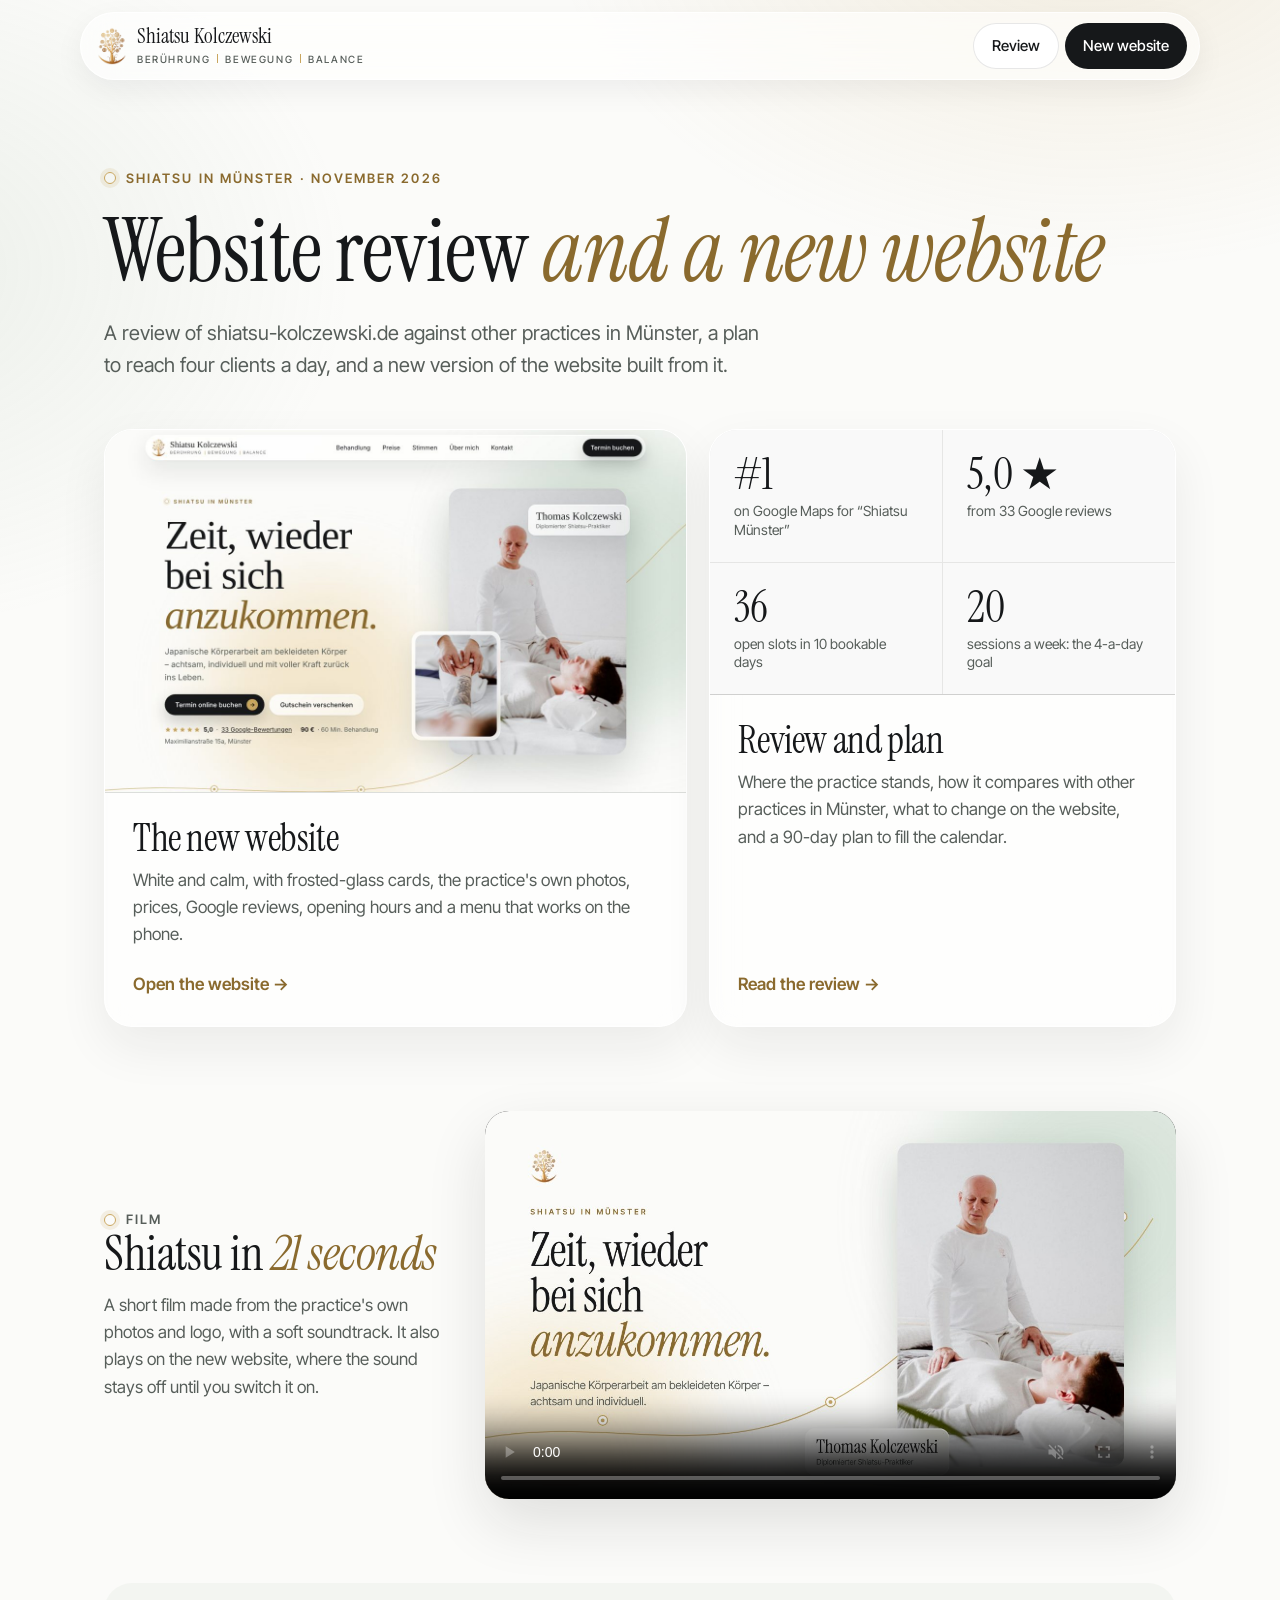
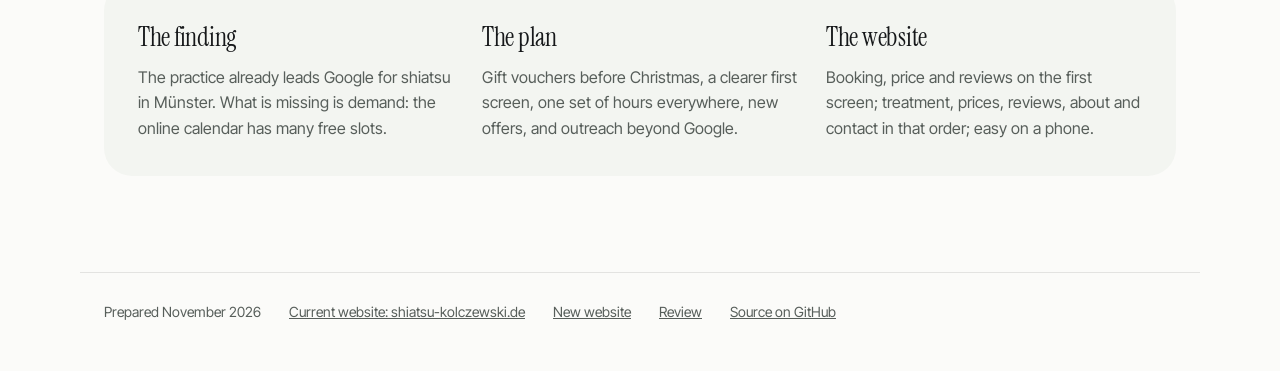
==== commit 69703491: "Website: testimonial carousel, film sound switch, black price cards - Stimmen: testimonials now sit " ====
--- a/index.html
+++ b/index.html
@@ -51,7 +51,7 @@
     <div>
       <p class="eyebrow">Film</p>
       <h2>Shiatsu in <em>21 seconds</em></h2>
-      <p>A short film made from the practice's own photos and logo. It also plays on the new website.</p>
+      <p>A short film made from the practice's own photos and logo, with a soft soundtrack. It also plays on the new website, where the sound stays off until you switch it on.</p>
     </div>
     <video src="website/media/shiatsu-film.mp4" poster="website/img/film-poster.jpg" controls muted playsinline preload="metadata" width="1280" height="720"></video>
   </section>
